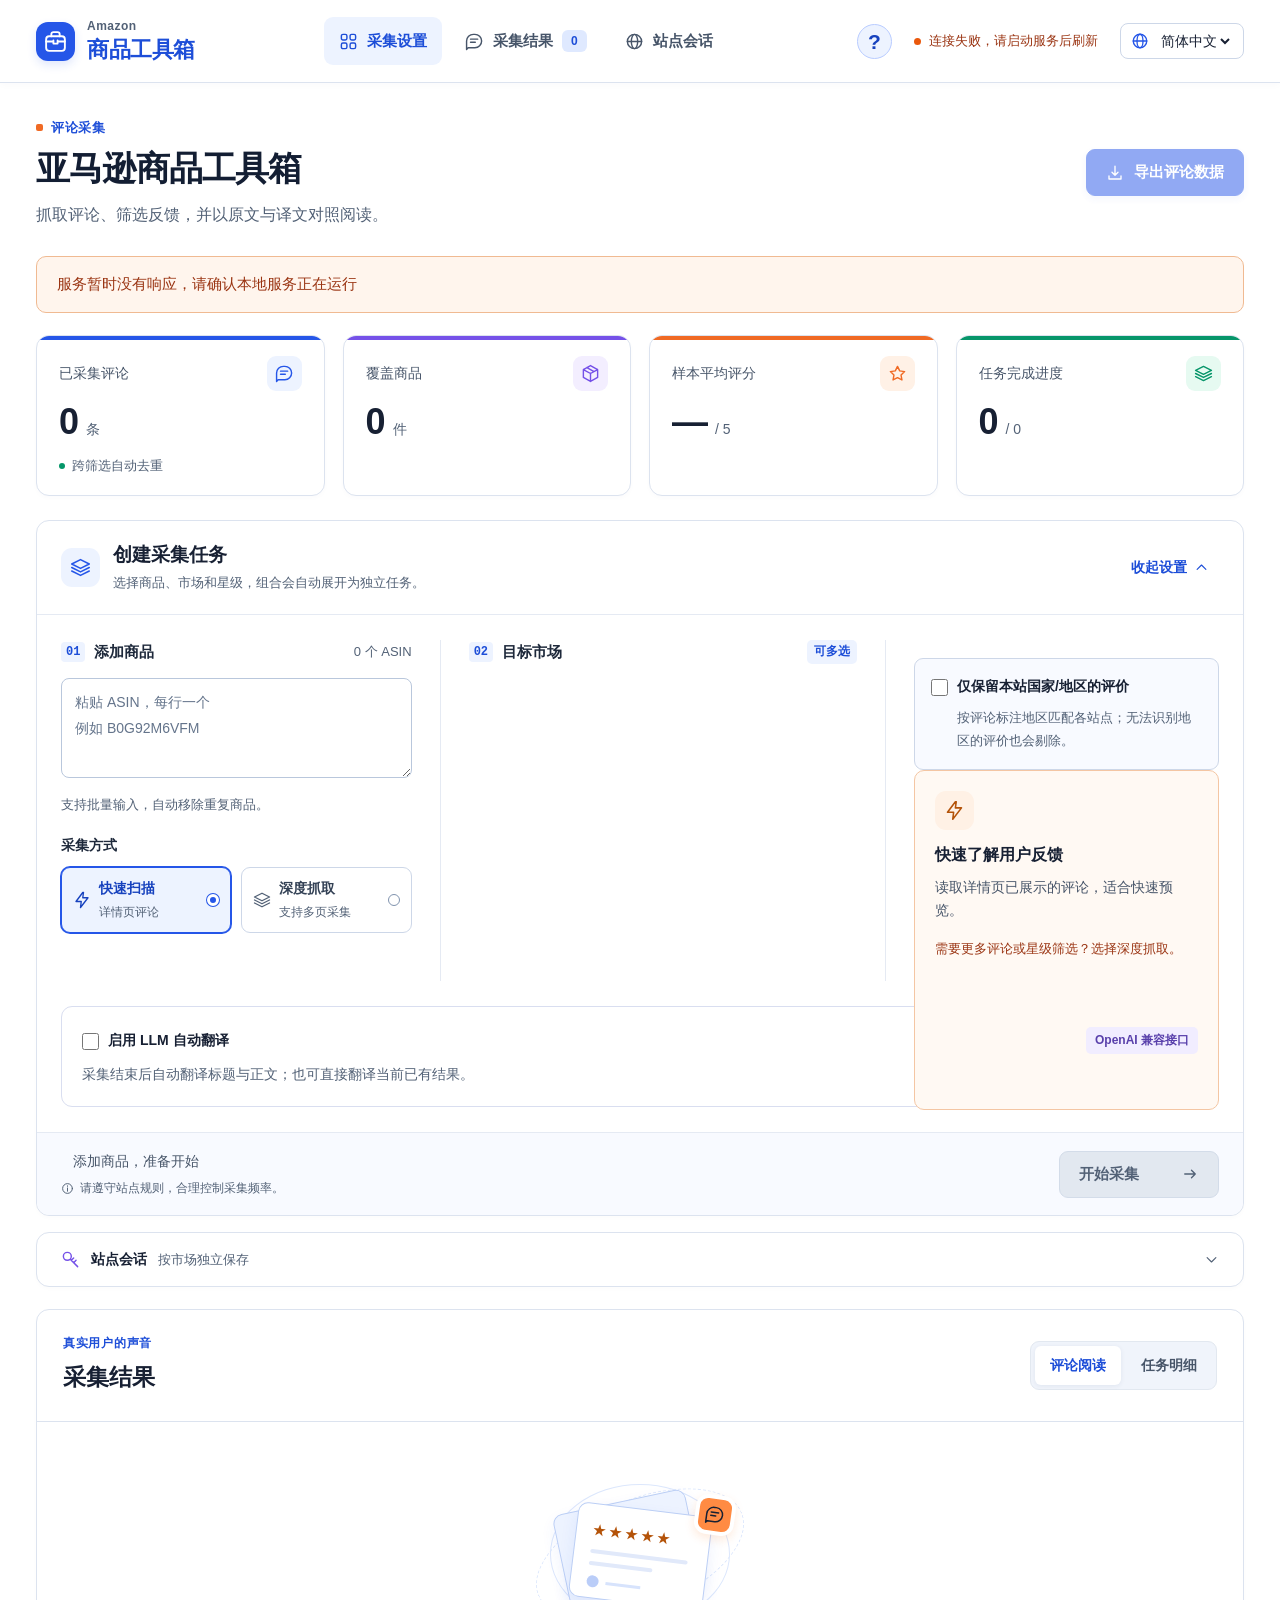
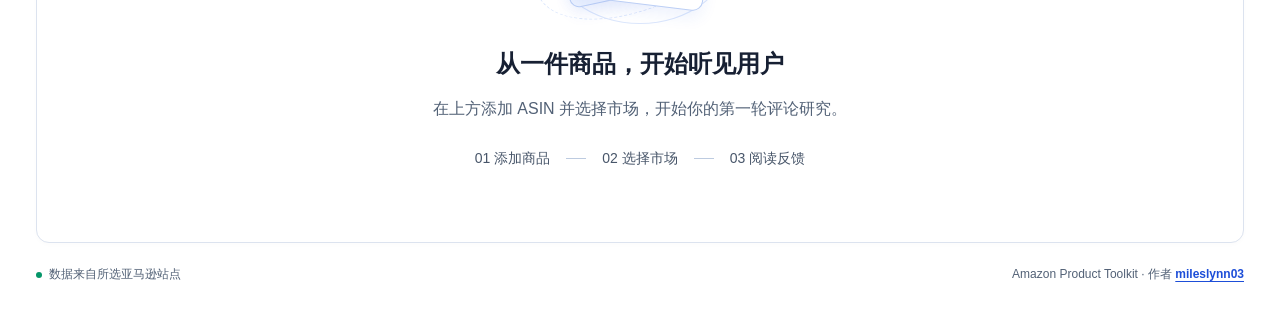
==== static/index.html @ fdacdc9f "Initial release of Amazon Product Toolkit" ====
<!doctype html>
<html lang="zh-CN">
<head>
<meta charset="utf-8"><meta name="viewport" content="width=device-width,initial-scale=1">
<meta name="color-scheme" content="light"><title>亚马逊商品工具箱 · 评论采集</title>
<meta name="application-name" content="Amazon Product Toolkit">
<meta name="author" content="mileslynn03">
<link rel="icon" type="image/svg+xml" href="/static/toolkit.svg">
<link rel="stylesheet" href="/static/app.css?v=20261021-author1">
</head>
<body>
<svg class="svg-defs" aria-hidden="true"><defs>
<symbol id="i-grid" viewBox="0 0 24 24"><rect x="3" y="3" width="7" height="7" rx="2"/><rect x="14" y="3" width="7" height="7" rx="2"/><rect x="3" y="14" width="7" height="7" rx="2"/><rect x="14" y="14" width="7" height="7" rx="2"/></symbol>
<symbol id="i-bubble" viewBox="0 0 24 24"><path d="M21 11.5a8.5 8.5 0 0 1-8.5 8.5H4l-2 2V11.5A8.5 8.5 0 0 1 10.5 3h2A8.5 8.5 0 0 1 21 11.5Z"/><path d="M7 9h9M7 13h6"/></symbol>
<symbol id="i-globe" viewBox="0 0 24 24"><circle cx="12" cy="12" r="9"/><ellipse cx="12" cy="12" rx="4" ry="9"/><path d="M3 12h18"/></symbol>
<symbol id="i-star" viewBox="0 0 24 24"><path d="m12 3 2.8 5.7 6.2.9-4.5 4.4 1.1 6.2L12 17.3l-5.6 2.9 1.1-6.2L3 9.6l6.2-.9Z"/></symbol>
<symbol id="i-arrow" viewBox="0 0 24 24"><path d="M5 12h14m-5-5 5 5-5 5"/></symbol>
<symbol id="i-download" viewBox="0 0 24 24"><path d="M12 3v12m-4-4 4 4 4-4M4 16v4h16v-4"/></symbol>
<symbol id="i-search" viewBox="0 0 24 24"><circle cx="10.5" cy="10.5" r="6.5"/><path d="m16 16 5 5"/></symbol>
<symbol id="i-box" viewBox="0 0 24 24"><path d="m12 2 9 5v10l-9 5-9-5V7l9-5Zm0 10 9-5M12 12 3 7m9 5v10M7.5 4.5l9 5"/></symbol>
<symbol id="i-toolbox" viewBox="0 0 24 24"><rect x="3" y="7" width="18" height="14" rx="3"/><path d="M8 7V5a2 2 0 0 1 2-2h4a2 2 0 0 1 2 2v2M3 12h7m4 0h7M10 11v3h4v-3"/></symbol>
<symbol id="i-check" viewBox="0 0 24 24"><path d="m5 12 4 4L19 6"/></symbol>
<symbol id="i-key" viewBox="0 0 24 24"><circle cx="8" cy="8" r="5"/><path d="m12 12 9 9m-5-5 3-3m-6 0 3-3"/></symbol>
<symbol id="i-bolt" viewBox="0 0 24 24"><path d="m13 2-9 12h7l-1 8 10-13h-7l1-7Z"/></symbol>
<symbol id="i-layers" viewBox="0 0 24 24"><path d="m12 3 10 5-10 5L2 8l10-5ZM2 12l10 5 10-5M2 16l10 5 10-5"/></symbol>
<symbol id="i-chevron" viewBox="0 0 24 24"><path d="m9 5 7 7-7 7"/></symbol>
<symbol id="i-link" viewBox="0 0 24 24"><path d="M14 3h7v7m0-7L10 14M10 3H3v18h18v-7"/></symbol>
<symbol id="i-copy" viewBox="0 0 24 24"><rect x="8" y="8" width="13" height="13" rx="2"/><path d="M16 8V3H3v13h5"/></symbol>
<symbol id="i-pause" viewBox="0 0 24 24"><path d="M8 5v14M16 5v14"/></symbol>
<symbol id="i-info" viewBox="0 0 24 24"><circle cx="12" cy="12" r="9"/><path d="M12 11v6m0-10v1"/></symbol>
<symbol id="i-refresh" viewBox="0 0 24 24"><path d="M20 7v5h-5M4 17v-5h5M5 7a8 8 0 0 1 13-2l2 2M4 17l2 2a8 8 0 0 0 13-2"/></symbol>
</defs></svg>
<header class="topbar">
 <div class="topbar-inner">
  <a href="/" class="brand" aria-label="亚马逊商品工具箱" data-i18n-aria="亚马逊商品工具箱"><span class="brand-symbol"><svg aria-hidden="true"><use href="#i-toolbox"/></svg></span><span class="brand-wordmark"><span class="brand-amazon">Amazon</span><span class="brand-name" data-i18n="商品工具箱">商品工具箱</span></span></a>
  <nav class="topnav" data-i18n-aria="主导航" aria-label="主导航">
   <button class="nav-item active" id="navSetup"><svg><use href="#i-grid"/></svg><span data-i18n="采集设置">采集设置</span></button>
   <button class="nav-item" id="navResults"><svg><use href="#i-bubble"/></svg><span data-i18n="采集结果">采集结果</span><span class="nav-count" id="navCount">0</span></button>
   <button class="nav-item" id="navSessions"><svg><use href="#i-globe"/></svg><span data-i18n="站点会话">站点会话</span></button>
  </nav>
  <div class="topbar-right"><button id="helpBtn" class="help-button" data-i18n-aria="评论采集使用教程" aria-label="评论采集使用教程" data-i18n-title="评论采集使用教程" title="评论采集使用教程">?</button><span class="connection" id="connectionStatus"><i></i><span data-i18n="正在连接">正在连接</span></span><label class="language-control"><svg><use href="#i-globe"/></svg><select id="languageSelect" aria-label="界面语言" data-i18n-aria="界面语言"><option value="zh">简体中文</option><option value="en">English</option></select></label></div>
 </div>
</header>
<div class="app-shell" id="workspace"><main>
 <section class="page-heading"><div><div class="eyebrow"><span></span><span data-i18n="评论采集">评论采集</span></div><h1 data-i18n="亚马逊商品工具箱">亚马逊商品工具箱</h1><p data-i18n="抓取评论、筛选反馈，并以原文与译文对照阅读。">抓取评论、筛选反馈，并以原文与译文对照阅读。</p></div><a id="downloadBtn" class="button primary export-top disabled" href="/api/export" aria-disabled="true"><svg><use href="#i-download"/></svg><span data-i18n="导出评论数据">导出评论数据</span></a></section>
 <div id="notice" class="notice" role="alert" hidden></div>
 <section class="stats-grid" data-i18n-aria="采集概览" aria-label="采集概览">
  <article class="stat-card stat-blue"><div class="stat-caption"><span data-i18n="已采集评论">已采集评论</span><span class="stat-icon"><svg><use href="#i-bubble"/></svg></span></div><div class="stat-value" id="statReviews">0<span data-i18n="条">条</span></div><div class="stat-foot"><span class="tiny-dot"></span><span data-i18n="跨筛选自动去重">跨筛选自动去重</span></div></article>
  <article class="stat-card stat-purple"><div class="stat-caption"><span data-i18n="覆盖商品">覆盖商品</span><span class="stat-icon"><svg><use href="#i-box"/></svg></span></div><div class="stat-value" id="statProducts">0<span data-i18n="件">件</span></div><div class="stat-foot" id="statMarkets"></div></article>
  <article class="stat-card stat-orange"><div class="stat-caption"><span data-i18n="样本平均评分">样本平均评分</span><span class="stat-icon"><svg><use href="#i-star"/></svg></span></div><div class="stat-value" id="statRating">—<span>/ 5</span></div><div class="stat-foot" id="statPositive"></div></article>
  <article class="stat-card stat-green"><div class="stat-caption"><span data-i18n="任务完成进度">任务完成进度</span><span class="stat-icon"><svg><use href="#i-layers"/></svg></span></div><div class="stat-value" id="statTasks">0<span>/ 0</span></div><div class="stat-foot" id="statTaskStatus"></div></article>
 </section>
 <section class="panel setup-panel" id="setupPanel">
  <div class="panel-heading"><div class="panel-heading-title"><span class="section-icon blue"><svg><use href="#i-layers"/></svg></span><div><h2 data-i18n="创建采集任务">创建采集任务</h2><p data-i18n="选择商品、市场和星级，组合会自动展开为独立任务。">选择商品、市场和星级，组合会自动展开为独立任务。</p></div></div><button class="collapse-button" id="toggleSetup" aria-expanded="true"><span data-i18n="收起设置">收起设置</span><svg><use href="#i-chevron"/></svg></button></div>
  <div id="setupContent">
   <div class="configuration-grid">
    <section class="setup-section"><div class="section-label"><span class="step">01</span><label for="asins" data-i18n="添加商品">添加商品</label><span class="subtle" id="asinCount">0 ASIN</span></div><textarea id="asins" rows="3" spellcheck="false" placeholder="粘贴 ASIN，每行一个&#10;例如 B0G92M6VFM" data-i18n-placeholder="粘贴 ASIN，每行一个&#10;例如 B0G92M6VFM"></textarea><div class="field-note" data-i18n="支持批量输入，自动移除重复商品。">支持批量输入，自动移除重复商品。</div>
     <div class="section-label mode-label"><span data-i18n="采集方式">采集方式</span></div><div class="mode-options" id="modeGroup"><label class="mode-card active" data-mode="quick"><input type="radio" name="mode" value="quick" checked><span class="mode-icon"><svg><use href="#i-bolt"/></svg></span><span><strong data-i18n="快速扫描">快速扫描</strong><small data-i18n="详情页评论">详情页评论</small></span><span class="mode-check"></span></label><label class="mode-card" data-mode="deep"><input type="radio" name="mode" value="deep"><span class="mode-icon"><svg><use href="#i-layers"/></svg></span><span><strong data-i18n="深度抓取">深度抓取</strong><small data-i18n="支持多页采集">支持多页采集</small></span><span class="mode-check"></span></label></div>
    </section>
    <section class="setup-section"><div class="section-label"><span class="step">02</span><span data-i18n="目标市场">目标市场</span><span class="multi-label" data-i18n="可多选">可多选</span></div><div class="country-options" id="countryOptions" data-i18n-aria="选择采集国家" aria-label="选择采集国家"></div><button class="text-button more-markets" id="toggleMarkets"></button></section>
    <section class="setup-section filter-section"><div id="starField" hidden><div class="section-label"><span class="step">03</span><span data-i18n="评论星级">评论星级</span><span class="multi-label orange-label" data-i18n="可多选">可多选</span></div><div class="star-options" id="starOptions"></div><div class="limit-row"><label for="cap" data-i18n="每个组合最多采集">每个组合最多采集</label><div><input id="cap" type="number" min="1" max="10000" step="1" value="100"><span data-i18n="条">条</span></div></div><div class="field-note" data-i18n="每个商品 × 市场 × 星级，分别执行采集。">每个商品 × 市场 × 星级，分别执行采集。</div></div><div class="origin-setting"><label class="origin-checkbox"><input type="checkbox" id="localOnly"><span data-i18n="仅保留本站国家/地区的评价">仅保留本站国家/地区的评价</span></label><p data-i18n="按评论标注地区匹配各站点；无法识别地区的评价也会剔除。">按评论标注地区匹配各站点；无法识别地区的评价也会剔除。</p></div><div class="quick-note" id="quickModeNote"><span class="section-icon orange"><svg><use href="#i-bolt"/></svg></span><h3 data-i18n="快速了解用户反馈">快速了解用户反馈</h3><p data-i18n="读取详情页已展示的评论，适合快速预览。">读取详情页已展示的评论，适合快速预览。</p><div data-i18n="需要更多评论或星级筛选？选择深度抓取。">需要更多评论或星级筛选？选择深度抓取。</div></div></section>
   </div>

   <section class="translation-settings">
    <div class="translation-setting-heading"><label class="origin-checkbox"><input type="checkbox" id="enableTranslation"><span data-i18n="启用 LLM 自动翻译">启用 LLM 自动翻译</span></label><span class="protocol-tag" id="llmProtocolBadge">OpenAI 兼容接口</span></div>
    <p class="translation-hint" data-i18n="采集结束后自动翻译标题与正文；也可直接翻译当前已有结果。">采集结束后自动翻译标题与正文；也可直接翻译当前已有结果。</p>
    <div id="translationFields" hidden>
     <div class="llm-fields">
      <label class="llm-field"><span data-i18n="接口协议">接口协议</span><select id="llmProvider"><option value="openai" data-i18n="OpenAI 兼容（Chat Completions）">OpenAI 兼容（Chat Completions）</option><option value="anthropic" data-i18n="Anthropic 原生（Messages）">Anthropic 原生（Messages）</option></select></label>
      <label class="llm-field llm-url"><span data-i18n="接口地址（Base URL 或完整地址）">接口地址（Base URL 或完整地址）</span><input id="llmUrl" type="url" placeholder="https://your-provider.example/v1" spellcheck="false" autocomplete="off"></label>
      <label class="llm-field"><span data-i18n="模型名称">模型名称</span><input id="llmModel" type="text" data-i18n-placeholder="填写服务商提供的模型名称" placeholder="填写服务商提供的模型名称" autocomplete="off" spellcheck="false"></label>
      <label class="llm-field"><span>API Key</span><input id="llmKey" type="password" data-i18n-placeholder="本地免认证服务可留空" placeholder="本地免认证服务可留空" autocomplete="off" spellcheck="false"></label>
      <label class="llm-field"><span data-i18n="翻译目标语言">翻译目标语言</span><select id="llmLanguage"><option value="zh-CN">简体中文</option><option value="zh-TW">繁體中文</option><option value="en">English</option><option value="ja">日本語</option><option value="de">Deutsch</option><option value="fr">Français</option><option value="es">Español</option><option value="it">Italiano</option><option value="pt">Português</option><option value="ko">한국어</option></select></label>
      <label class="llm-field"><span data-i18n="每批翻译条数">每批翻译条数</span><input id="llmBatchSize" type="number" min="1" max="20" step="1" value="5"></label>
      <label class="llm-field"><span data-i18n="请求超时（秒）">请求超时（秒）</span><input id="llmTimeout" type="number" min="5" max="180" step="1" value="90"></label>
      <label class="llm-field" id="llmAnthropicField" hidden><span data-i18n="Anthropic 输出上限（Tokens）">Anthropic 输出上限（Tokens）</span><input id="llmMaxTokens" type="number" min="128" max="65536" step="1" value="4096"></label>
     </div>
     <p class="translation-hint" id="llmProtocolHint"></p>
     <div class="llm-actions"><button class="button ghost small" id="testLlmBtn" data-i18n="测试翻译连接">测试翻译连接</button><button class="button secondary small" id="translateExistingBtn" data-i18n="翻译当前结果 / 重试失败项">翻译当前结果 / 重试失败项</button><span id="llmTestResult" role="status"></span></div>
     <p class="translation-privacy" data-i18n="评论标题和正文会发送至所填接口；API Key 不写入本地文件，刷新后需重填。">评论标题和正文会发送至所填接口；API Key 不写入本地文件，刷新后需重填。</p>
    </div>
   </section>
   <div class="setup-footer"><div><div class="task-estimate"><strong id="estimatedCount"></strong><span id="taskEstimate"></span></div><div class="privacy-note"><svg><use href="#i-info"/></svg><span data-i18n="请遵守站点规则，合理控制采集频率。">请遵守站点规则，合理控制采集频率。</span></div></div><div class="collection-actions"><button class="button stop-button" id="stopBtn" hidden><svg><use href="#i-pause"/></svg><span data-i18n="停止并保留结果">停止并保留结果</span></button><button class="button primary start-button" id="startBtn" disabled><span data-i18n="开始采集">开始采集</span><svg><use href="#i-arrow"/></svg></button></div></div>
  </div>
 </section>
 <details class="panel sessions-panel" id="sessionsPanel"><summary><span class="sessions-title"><svg><use href="#i-key"/></svg><strong data-i18n="站点会话">站点会话</strong><span data-i18n="按市场独立保存">按市场独立保存</span></span><svg class="details-chevron"><use href="#i-chevron"/></svg></summary><div class="sessions-content"><div id="sessionList"></div><p class="session-note" data-i18n="深度抓取前完成评论页认证。保存后保留浏览器窗口，直到采集结束。">深度抓取前完成评论页认证。保存后保留浏览器窗口，直到采集结束。</p><span id="loginBadge" class="sr-only"></span></div></details>
 <section class="results-column">
  <section class="panel progress-panel" id="progressCard" hidden><div class="progress-top"><span class="progress-title" id="progressTitle"></span><span class="mono" id="countLabel">0 / 0</span></div><div class="progress-track"><div id="progressBar"></div></div><div id="statusLine"></div></section>
<section class="panel capture-card" id="captureCard" hidden>
 <div class="capture-heading"><div><strong data-i18n="采集数量与保存">采集数量与保存</strong><span id="captureUnique"></span></div><div class="capture-actions"><button class="button stop-button small" id="captureStopBtn" hidden data-i18n="停止并保留结果">停止并保留结果</button><button class="button secondary small" id="retryAllBtn" data-retry="" hidden></button></div></div>
 <div id="captureNumbers"></div><p class="capture-hint" id="captureCoverage"></p>
 <p class="capture-hint" data-i18n="组合内去重后保留，跨星级组合再去重；组合保留数之和可能大于评论总数。">组合内去重后保留，跨星级组合再去重；组合保留数之和可能大于评论总数。</p>
 <div class="capture-save"><span class="tiny-dot green"></span><span id="savedStatus"></span></div><p class="persistence-error" id="persistenceError" role="alert" hidden></p>
 <details class="retry-explanation"><summary data-i18n="重试如何工作？">重试如何工作？</summary><p data-i18n="保留已完成组合和已有评论，仅重试未完成组合。重试从第一页重新读取并去重合并；本轮统计重新计数，已有译文继续保留。">保留已完成组合和已有评论，仅重试未完成组合。重试从第一页重新读取并去重合并；本轮统计重新计数，已有译文继续保留。</p></details>
</section>
  <section class="login-notice" id="loginBanner" hidden><span class="login-notice-icon"><svg><use href="#i-key"/></svg></span><div><strong id="loginBannerTitle"></strong><p id="loginBannerText"></p></div><div class="login-actions"><button class="button small primary" id="loginSaveBtn" data-i18n="验证并保存">验证并保存</button><button class="button small ghost" id="loginCancelBtn" data-i18n="取消">取消</button></div></section>
  <section class="panel translation-card" id="translationCard" hidden><div class="progress-top"><strong id="translationTitle"></strong><span id="translationCount"></span><button class="button ghost small" id="stopTranslationBtn" data-i18n="停止翻译" hidden>停止翻译</button></div><div class="progress-track"><div id="translationBar"></div></div><p id="translationDetail"></p></section>
  <section class="panel results-panel" id="resultCard">
   <div class="results-heading"><div><div class="eyebrow" data-i18n="真实用户的声音">真实用户的声音</div><h2><span data-i18n="采集结果">采集结果</span><span id="resultSummary"></span></h2></div><div class="view-tabs" role="tablist"><button id="reviewsTab" class="active" role="tab" aria-selected="true" data-i18n="评论阅读">评论阅读</button><button id="tasksTab" role="tab" aria-selected="false"><span data-i18n="任务明细">任务明细</span><span id="taskIssueCount" hidden></span></button></div></div>
   <div id="emptyState" class="empty-state"><div class="empty-illustration"><span class="empty-orbit orbit-one"></span><span class="empty-orbit orbit-two"></span><div class="empty-card card-back"></div><div class="empty-card card-front"><span class="empty-stars">★★★★★</span><span class="empty-line"></span><span class="empty-line short"></span><span class="empty-person"><i></i><b></b></span></div><span class="empty-float"><svg><use href="#i-bubble"/></svg></span></div><h3 data-i18n="从一件商品，开始听见用户">从一件商品，开始听见用户</h3><p data-i18n="在上方添加 ASIN 并选择市场，开始你的第一轮评论研究。">在上方添加 ASIN 并选择市场，开始你的第一轮评论研究。</p><div class="empty-steps"><span data-i18n="01 添加商品">01 添加商品</span><i></i><span data-i18n="02 选择市场">02 选择市场</span><i></i><span data-i18n="03 阅读反馈">03 阅读反馈</span></div></div>
   <div id="resultsContent" hidden><div class="product-tabs" id="productTabs" data-i18n-aria="选择商品" aria-label="选择商品"></div>
    <div id="reviewsView"><div id="productHero"></div><div class="review-toolbar"><div class="search-field"><svg><use href="#i-search"/></svg><input id="reviewSearch" type="search" placeholder="搜索评论内容、标题或作者" aria-label="搜索评论" data-i18n-placeholder="搜索评论内容、标题或作者" data-i18n-aria="搜索评论"></div><select id="resultCountry" aria-label="按市场筛选评论" data-i18n-aria="按市场筛选评论"><option value="" data-i18n="全部市场">全部市场</option></select><select id="resultStar" aria-label="按评分筛选评论" data-i18n-aria="按评分筛选评论"><option value="" data-i18n="全部评分">全部评分</option><option value="5" data-i18n="5 星">5 星</option><option value="4" data-i18n="4 星">4 星</option><option value="3" data-i18n="3 星">3 星</option><option value="2" data-i18n="2 星">2 星</option><option value="1" data-i18n="1 星">1 星</option></select><select id="reviewSort" aria-label="评论排序" data-i18n-aria="评论排序"><option value="default" data-i18n="采集顺序">采集顺序</option><option value="lowest" data-i18n="评分从低到高">评分从低到高</option><option value="highest" data-i18n="评分从高到低">评分从高到低</option><option value="helpful" data-i18n="有帮助最多">有帮助最多</option></select></div><div class="review-list-caption"><span id="filteredCount"></span><span data-i18n="来自真实购买者的反馈">来自真实购买者的反馈</span></div><div id="resultBody" class="review-list"></div><div class="pagination" id="pagination"></div></div>
    <div id="tasksView" hidden><p class="task-description" data-i18n="每个商品、市场与星级组合独立执行。失败原因和已取得的部分结果会保留。">每个商品、市场与星级组合独立执行。失败原因和已取得的部分结果会保留。</p><div class="task-table-wrap"><table><thead><tr><th data-i18n="商品 / 市场">商品 / 市场</th><th data-i18n="星级筛选">星级筛选</th><th data-i18n="评价来源">评价来源</th><th data-i18n="状态">状态</th><th data-i18n="评论">评论</th><th data-i18n="处理说明">处理说明</th></tr></thead><tbody id="outcomeBody"></tbody></table></div></div>
   </div>
  </section>
  <footer class="workspace-footer"><span><span class="tiny-dot"></span><span data-i18n="数据来自所选亚马逊站点">数据来自所选亚马逊站点</span></span><span>Amazon Product Toolkit · <span data-i18n="作者">作者</span> <a class="author-link" href="https://github.com/mileslynn03" target="_blank" rel="noopener noreferrer">mileslynn03</a></span></footer>
 </section>
</main></div>
<dialog id="helpDialog" class="help-dialog" aria-labelledby="helpTitle"><div class="help-header"><div><h2 id="helpTitle" data-i18n="评论采集使用教程">评论采集使用教程</h2><p data-i18n="从第一次采集到导出，几分钟快速上手。">从第一次采集到导出，几分钟快速上手。</p></div><button id="helpCloseBtn" class="help-button" aria-label="关闭教程" data-i18n-aria="关闭教程">×</button></div><div class="help-content"><section class="guide-section"><h3 data-i18n="01 · 添加商品与筛选">01 · 添加商品与筛选</h3><p data-i18n="在采集设置中输入 10 位 ASIN，多个商品可换行或用逗号分隔。选择一个或多个目标市场；深度抓取还可多选星级。“全部”与具体星级互斥。">在采集设置中输入 10 位 ASIN，多个商品可换行或用逗号分隔。选择一个或多个目标市场；深度抓取还可多选星级。“全部”与具体星级互斥。</p></section><section class="guide-section"><h3 data-i18n="02 · 选择采集方式与登录">02 · 选择采集方式与登录</h3><p data-i18n="快速扫描读取商品详情页当前展示的评论，适合预览。深度抓取进入评论列表并尝试翻页；采集上限按商品 × 市场 × 星级分别计算。">快速扫描读取商品详情页当前展示的评论，适合预览。深度抓取进入评论列表并尝试翻页；采集上限按商品 × 市场 × 星级分别计算。</p><p data-i18n="深度抓取前，打开顶部“站点会话”，为每个市场点击登录。在弹出的浏览器完成登录及评论页认证，再回到工具点击“验证并保存”。采集结束后任务浏览器会自动关闭。">深度抓取前，打开顶部“站点会话”，为每个市场点击登录。在弹出的浏览器完成登录及评论页认证，再回到工具点击“验证并保存”。采集结束后任务浏览器会自动关闭。</p></section><section class="guide-section"><h3 data-i18n="03 · 是否只保留本站评价">03 · 是否只保留本站评价</h3><p data-i18n="勾选“仅保留本站国家/地区的评价”后，按评论中的 Reviewed in… 等地区字段筛选。例如 UK 站只保留英国买家的评价；澳大利亚等其他地区及无法识别地区的评价会剔除。关闭时保留所有地区。">勾选“仅保留本站国家/地区的评价”后，按评论中的 Reviewed in… 等地区字段筛选。例如 UK 站只保留英国买家的评价；澳大利亚等其他地区及无法识别地区的评价会剔除。关闭时保留所有地区。</p></section><section class="guide-section"><h3 data-i18n="04 · 可选：自动翻译">04 · 可选：自动翻译</h3><p data-i18n="启用 LLM 自动翻译，选择 OpenAI 兼容或 Anthropic 原生协议，填写接口地址、模型名称、API Key 和目标语言，可先测试翻译连接。采集后自动翻译，也可单独翻译已有结果；原文与译文并排保留。">启用 LLM 自动翻译，选择 OpenAI 兼容或 Anthropic 原生协议，填写接口地址、模型名称、API Key 和目标语言，可先测试翻译连接。采集后自动翻译，也可单独翻译已有结果；原文与译文并排保留。</p><p data-i18n="API Key 只用于本次页面操作，刷新后需重填。评论标题与正文会发送到你填写的接口；切换协议时请核对地址和模型。">API Key 只用于本次页面操作，刷新后需重填。评论标题与正文会发送到你填写的接口；切换协议时请核对地址和模型。</p></section><section class="guide-section"><h3 data-i18n="05 · 开始、保存与重试">05 · 开始、保存与重试</h3><p data-i18n="点击开始采集，每读取一页就保存到本机。刷新页面可恢复当前进度；服务意外中断后可恢复最近保存的评论。停止会保留已取得的结果。">点击开始采集，每读取一页就保存到本机。刷新页面可恢复当前进度；服务意外中断后可恢复最近保存的评论。停止会保留已取得的结果。</p><p data-i18n="在数量摘要中重试所有未完成组合，或在“任务明细”中单独重试。已完成或明确无评论的组合不会重跑。重试从第一页读取并与已有结果合并去重，不保证从中断页继续。">在数量摘要中重试所有未完成组合，或在“任务明细”中单独重试。已完成或明确无评论的组合不会重跑。重试从第一页读取并与已有结果合并去重，不保证从中断页继续。</p></section><section class="guide-section"><h3 data-i18n="06 · 看懂结果与数量">06 · 看懂结果与数量</h3><p data-i18n="读取条目 = 重复条目 + 非本站剔除 + 地区未知剔除 + 超上限条目 + 本轮新增。沿用已有表示本轮重试前保留的评论。统计按组合的最近一轮计算，评论总数还会跨星级去重。旧任务没有记录的明细会显示未记录。">读取条目 = 重复条目 + 非本站剔除 + 地区未知剔除 + 超上限条目 + 本轮新增。沿用已有表示本轮重试前保留的评论。统计按组合的最近一轮计算，评论总数还会跨星级去重。旧任务没有记录的明细会显示未记录。</p><p data-i18n="达到上限表示主动截断；页面未提供下一页表示当前页面没有可用翻页入口；详情页扫描完成表示只读取了详情页样本。这些状态都不代表已取得亚马逊全部评论。">达到上限表示主动截断；页面未提供下一页表示当前页面没有可用翻页入口；详情页扫描完成表示只读取了详情页样本。这些状态都不代表已取得亚马逊全部评论。</p><p data-i18n="在评论阅读中搜索标题、正文或作者，按市场和评分筛选。顶部“导出 Excel”保留原文、译文和任务总览，便于后续对比与分析。">在评论阅读中搜索标题、正文或作者，按市场和评分筛选。顶部“导出 Excel”保留原文、译文和任务总览，便于后续对比与分析。</p></section><h3 data-i18n="常见问题">常见问题</h3><details class="guide-faq"><summary><span data-i18n="需要登录或需再次认证？">需要登录或需再次认证？</span></summary><p data-i18n="到站点会话中重新完成对应市场的评论页认证，保存后重试未完成组合。登录成功不一定代表评论列表页已通过认证。">到站点会话中重新完成对应市场的评论页认证，保存后重试未完成组合。登录成功不一定代表评论列表页已通过认证。</p></details><details class="guide-faq"><summary><span data-i18n="结果为零或数量少于预期？">结果为零或数量少于预期？</span></summary><p data-i18n="查看任务明细的结束原因及数量统计，核对 ASIN、市场、星级、地区筛选和上限。访问受限或读取失败会明确显示，不能当成没有评论。">查看任务明细的结束原因及数量统计，核对 ASIN、市场、星级、地区筛选和上限。访问受限或读取失败会明确显示，不能当成没有评论。</p></details><details class="guide-faq"><summary><span data-i18n="保存失败或意外中断？">保存失败或意外中断？</span></summary><p data-i18n="出现保存失败提示时，先导出已有结果，再检查磁盘空间和目录权限。重启服务后只会恢复上次成功保存的内容；可重试未完成组合补采。">出现保存失败提示时，先导出已有结果，再检查磁盘空间和目录权限。重启服务后只会恢复上次成功保存的内容；可重试未完成组合补采。</p></details><section class="guide-about"><h3 data-i18n="关于项目">关于项目</h3><p>Amazon Product Toolkit · <span data-i18n="作者">作者</span> <a class="author-link" href="https://github.com/mileslynn03" target="_blank" rel="noopener noreferrer">mileslynn03</a></p></section></div></dialog>
<div id="toast" role="status" hidden></div>
<script src="/static/i18n.js?v=20261021-author1"></script>
<script src="/static/app.js?v=20261021-author1"></script>
</body></html>
---- static/app.css ----
:root{--bg:#fff;--paper:#fff;--ink:#172033;--text:#263247;--muted:#526176;--border:#dce3ef;--accent:#2556e8;--accent-light:#edf3ff;--orange:#ea641b;--green:#087847;--font:Inter,"Segoe UI","Microsoft YaHei",Arial,sans-serif;--mono:"Cascadia Code",Consolas,monospace}
*{box-sizing:border-box}html{scroll-behavior:smooth;scroll-padding-top:110px}body{margin:0;background:#fff;color:var(--text);font:16px/1.65 var(--font);-webkit-font-smoothing:antialiased}button,input,select,textarea{font:inherit}button{cursor:pointer;color:inherit;border:0;background:none}button:disabled{cursor:not-allowed}a{color:inherit;text-decoration:none}svg{width:21px;height:21px;fill:none;stroke:currentColor;stroke-width:1.8;stroke-linecap:round;stroke-linejoin:round;flex-shrink:0}.svg-defs{position:absolute;width:0;height:0;overflow:hidden}[hidden]{display:none!important}h1,h2,h3,h4,p{margin:0}button,a,input,select,textarea{-webkit-tap-highlight-color:transparent}button:focus-visible,a:focus-visible,input:focus-visible,textarea:focus-visible,select:focus-visible,summary:focus-visible{outline:3px solid #2556e885;outline-offset:3px}.mono{font-family:var(--mono)}.sr-only{position:absolute;width:1px;height:1px;overflow:hidden;clip:rect(0,0,0,0);white-space:nowrap}.topbar{position:sticky;top:0;z-index:30;border-bottom:1px solid var(--border);background:#fff;box-shadow:0 2px 8px #172b5506}.topbar-inner{max-width:1660px;min-height:82px;margin:auto;padding:0 36px;display:flex;align-items:center;justify-content:space-between;gap:28px}.brand{display:flex;align-items:center;gap:12px;font-size:24px;font-weight:750;letter-spacing:-1px;color:#16213a;white-space:nowrap}.brand-symbol{height:39px;width:39px;display:grid;place-items:center;border-radius:12px;background:#2556e8;color:#fff;box-shadow:0 4px 10px #2556e824}.brand-symbol svg{width:25px;height:25px}.brand-accent{color:#2556e8;font-weight:500}.topnav{display:flex;align-items:center;gap:8px}.nav-item{display:flex;gap:9px;align-items:center;padding:12px 15px;border-radius:9px;font-size:15px;font-weight:600;white-space:nowrap;color:#475569}.nav-item:hover{background:#f3f6fc;color:#1d4ed8}.nav-item.active{color:#1d4ed8;background:#edf3ff}.nav-item svg{width:19px;height:19px}.nav-count{font-size:12px;line-height:1;background:#dfe9ff;color:#1d4ed8;min-width:25px;padding:5px;border-radius:6px;text-align:center}.topbar-right{display:flex;align-items:center;gap:22px}.connection{display:flex;gap:8px;align-items:center;font-size:13px;font-weight:550;color:#526176;white-space:nowrap}.connection i{width:7px;height:7px;border-radius:50%;background:#64748b;flex-shrink:0}.connection.live{color:#086c43}.connection.live i{background:#059669;box-shadow:0 0 0 4px #dcfce7}.connection.error{color:#9a3412}.connection.error i{background:#ea580c}.language-control{display:flex;align-items:center;gap:8px;border:1px solid #cdd7e8;border-radius:8px;padding:8px 10px;color:#334155;background:#fff}.language-control svg{width:18px;height:18px;color:#2556e8}.language-control select{font-size:14px;border:0;background:#fff;color:#172033;outline:none;max-width:130px;font-weight:550}.app-shell{width:100%}main{padding:34px 36px 32px;max-width:1550px;margin:auto}.page-heading{display:flex;align-items:center;justify-content:space-between;gap:28px;margin-bottom:28px}.eyebrow{display:flex;align-items:center;gap:8px;color:#1d4ed8;font-size:13px;font-weight:650;letter-spacing:.7px}.eyebrow>span:first-child:empty{width:7px;height:7px;border-radius:2px;background:#f06a24}h1{font-size:34px;font-weight:750;line-height:1.4;letter-spacing:-.8px;margin-top:7px;color:#131e33}.page-heading p{font-size:16px;color:#526176;margin-top:9px}.button{display:inline-flex;align-items:center;justify-content:center;gap:10px;min-height:44px;padding:10px 19px;border-radius:9px;font-size:15px;font-weight:650;transition:background .15s,box-shadow .15s;white-space:nowrap}.button svg{width:18px;height:18px}.primary{background:#2556e8;color:#fff;border:1px solid #2556e8;box-shadow:0 3px 6px #2556e817}.primary:hover{background:#1e43c2;border-color:#1e43c2;box-shadow:0 5px 12px #2556e82b}.primary:disabled{background:#e2e8f0;border-color:#d3dce9;color:#526176;box-shadow:none}.secondary,.ghost{border:1px solid #ccd7e8;background:#fff;color:#334155}.secondary:hover,.ghost:hover{background:#f2f6ff}.small{font-size:14px;min-height:40px;padding:8px 14px}.disabled{opacity:.5;pointer-events:none}.notice{padding:15px 20px;border:1px solid #f0ba92;background:#fff5ed;color:#9a3412;border-radius:10px;margin-bottom:22px;font-size:15px;overflow-wrap:anywhere}.stats-grid{display:grid;grid-template-columns:repeat(4,minmax(0,1fr));gap:18px;margin-bottom:24px}.stat-card{position:relative;border:1px solid var(--border);border-radius:13px;background:#fff;padding:20px 22px 18px;overflow:hidden;box-shadow:0 2px 5px #142c5005;--stat:#2556e8;--tint:#edf3ff}.stat-card:before{content:"";position:absolute;top:0;left:0;right:0;height:4px;background:var(--stat)}.stat-purple{--stat:#7551e8;--tint:#f3eeff}.stat-orange{--stat:#f06a24;--tint:#fff1e6}.stat-green{--stat:#07966a;--tint:#e6faf1}.stat-caption{display:flex;align-items:center;justify-content:space-between;color:#475569;font-size:14px;font-weight:550;gap:8px}.stat-icon{display:grid;place-items:center;width:35px;height:35px;border-radius:9px;background:var(--tint);color:var(--stat)}.stat-icon svg{width:19px;height:19px}.stat-value{font-size:36px;letter-spacing:-1px;font-weight:750;line-height:1.3;color:#172033;margin-top:8px;font-variant-numeric:tabular-nums}.stat-value span{font-size:14px;letter-spacing:0;font-weight:450;color:#526176;margin-left:8px}.stat-foot{display:flex;align-items:center;gap:7px;margin-top:10px;color:#526176;font-size:13px;line-height:1.6}.tiny-dot{width:6px;height:6px;display:inline-block;border-radius:50%;background:#059669;flex-shrink:0}.panel{border:1px solid var(--border);background:#fff;border-radius:13px;box-shadow:0 2px 5px #142c5004}.setup-panel{margin-bottom:16px;scroll-margin-top:105px}.panel-heading{padding:20px 24px;display:flex;align-items:center;justify-content:space-between;gap:20px}.panel-heading-title{display:flex;align-items:center;gap:13px}.panel-heading h2{font-size:19px;font-weight:700;color:#172033;line-height:1.5}.panel-heading p{font-size:13px;color:#526176;margin-top:3px}.section-icon{width:39px;height:39px;border-radius:11px;display:grid;place-items:center;flex-shrink:0}.section-icon.blue{color:#2556e8;background:#edf3ff}.section-icon.orange{color:#b45309;background:#fff1e5}.collapse-button{display:flex;align-items:center;gap:7px;color:#1d4ed8;font-size:14px;font-weight:600;white-space:nowrap;padding:7px 10px;border-radius:7px}.collapse-button:hover{background:#edf3ff}.collapse-button svg{width:15px;height:15px;transform:rotate(-90deg)}.collapse-button[aria-expanded=false] svg{transform:rotate(90deg)}#setupContent{border-top:1px solid #e5eaf3}.configuration-grid{display:grid;grid-template-columns:minmax(250px,1.05fr) minmax(300px,1.25fr) minmax(260px,1fr);gap:28px;padding:25px 24px}.setup-section{min-width:0}.setup-section+.setup-section{border-left:1px solid #e5eaf3;padding-left:28px}.section-label{display:flex;align-items:center;gap:9px;margin-bottom:14px;font-size:15px;font-weight:650;color:#1e293b}.step{font:12px var(--mono);color:#1d4ed8;font-weight:650;background:#edf3ff;padding:3px 5px;border-radius:4px}.subtle{font-size:13px;color:#526176;font-weight:450;margin-left:auto}.multi-label{font-size:12px;font-weight:600;padding:2px 7px;border-radius:5px;background:#edf3ff;color:#1d4ed8;margin-left:auto}.orange-label{background:#fff0e3;color:#9a3412}textarea{width:100%;resize:vertical;min-height:88px;padding:11px 13px;background:#fff;border:1px solid #b9c7dc;border-radius:8px;color:#172033;font:14px/1.8 var(--mono);outline:none}textarea::placeholder{color:#64748b;font-family:var(--font);font-size:14px}textarea[aria-invalid=true]{border-color:#d93838}textarea:focus{border-color:#2556e8;box-shadow:0 0 0 3px #2556e812}.field-note{font-size:13px;color:#526176;line-height:1.8;margin-top:7px}.mode-label{margin-top:17px;margin-bottom:10px;font-size:14px}.mode-options{display:grid;grid-template-columns:1fr 1fr;gap:10px}.mode-card{border:1px solid #cdd7e8;border-radius:9px;min-height:66px;padding:11px;display:flex;align-items:center;gap:8px;cursor:pointer}.mode-card input{position:absolute;opacity:0;width:1px;height:1px}.mode-card:has(input:focus-visible){outline:3px solid #2556e866}.mode-card strong{display:block;font-size:14px;font-weight:650;line-height:1.4;color:#334155}.mode-card small{display:block;font-size:12px;color:#526176;line-height:1.5;margin-top:4px}.mode-icon{color:#526176;display:flex}.mode-icon svg{width:18px;height:18px}.mode-check{width:12px;height:12px;border:1px solid #8093ae;border-radius:50%;margin-left:auto;flex-shrink:0}.mode-card.active{background:#edf3ff;border-color:#2556e8;box-shadow:0 0 0 1px #2556e8}.mode-card.active strong,.mode-card.active .mode-icon{color:#1742be}.mode-card.active .mode-check{background:#2556e8;border:3px solid #fff;box-shadow:0 0 0 1px #2556e8}.country-options{display:grid;grid-template-columns:repeat(2,minmax(0,1fr));gap:9px}.country-chip{display:flex;align-items:center;gap:8px;padding:8px 10px;min-height:42px;border:1px solid #cdd7e8;border-radius:7px;color:#334155;font-size:14px;cursor:pointer;min-width:0}.country-chip>span:not(.country-code){min-width:0;overflow:hidden;text-overflow:ellipsis;white-space:nowrap}.country-chip input{width:16px;height:16px;accent-color:#2556e8;margin:0;cursor:pointer;flex-shrink:0}.country-code{font:12px var(--mono);color:#526176;margin-left:auto}.country-chip.selected{border-color:#2556e8;background:#edf3ff;color:#1742be}.country-chip.selected .country-code{color:#1742be}.text-button{display:flex;align-items:center;gap:4px;color:#1d4ed8;font-size:13px;font-weight:600;padding:0}.text-button:hover{text-decoration:underline;text-underline-offset:3px}.more-markets{margin-top:12px}.more-markets svg{width:14px;height:14px;transform:rotate(90deg)}.star-options{display:grid;grid-template-columns:repeat(3,minmax(0,1fr));gap:9px}.star-chip{min-height:43px;border:1px solid #cdd7e8;border-radius:7px;display:flex;align-items:center;justify-content:center;gap:7px;font-size:14px;color:#334155;cursor:pointer}.star-chip input{width:16px;height:16px;accent-color:#bd4a0b;margin:0}.star-mini{color:#b45309;font-size:15px}.star-chip.selected{border-color:#e96518;color:#9a3412;background:#fff2e5;font-weight:600}.limit-row{display:flex;align-items:center;justify-content:space-between;gap:12px;margin-top:22px;font-size:14px;color:#334155}.limit-row>div{display:flex;align-items:center;gap:8px}.limit-row input{width:83px;border:1px solid #b9c7dc;border-radius:7px;padding:7px 8px;color:#172033;background:#fff;font:14px var(--mono)}.quick-note{border:1px solid #f4c6a3;border-radius:10px;padding:20px;background:#fff9f3;height:100%;color:#334155}.quick-note h3{font-size:16px;color:#172033;margin-top:12px}.quick-note p{font-size:14px;margin-top:8px;color:#475569}.quick-note>div{font-size:13px;color:#9a3412;margin-top:16px}.setup-footer{display:flex;align-items:center;justify-content:space-between;gap:20px;border-top:1px solid #e5eaf3;padding:17px 24px;background:#f8faff;border-radius:0 0 13px 13px}.task-estimate{display:flex;align-items:center;gap:12px;flex-wrap:wrap;font-size:14px;color:#475569}.task-estimate strong{font-size:15px;color:#1742be}.collection-actions{display:flex;align-items:center;gap:10px}.start-button{min-width:160px;min-height:46px;justify-content:space-between}.stop-button{border:1px solid #efaa7b;color:#9a3412;background:#fff5ed;font-size:14px}.privacy-note{display:flex;align-items:center;gap:6px;color:#526176;font-size:12px;margin-top:5px}.privacy-note svg{width:13px;height:13px}.sessions-panel{margin-bottom:22px;scroll-margin-top:105px}.sessions-panel summary{list-style:none;cursor:pointer;display:flex;align-items:center;justify-content:space-between;gap:20px;padding:15px 24px;font-size:14px}.sessions-panel summary::-webkit-details-marker{display:none}.sessions-title{display:flex;align-items:center;gap:11px;color:#334155}.sessions-title>svg{color:#7551e8;width:19px;height:19px}.sessions-title strong{color:#172033;font-weight:650}.sessions-title>span{color:#526176;font-size:13px}.details-chevron{width:15px;height:15px;transform:rotate(90deg);color:#526176}details[open] .details-chevron{transform:rotate(-90deg)}.sessions-content{border-top:1px solid #e5eaf3;padding:16px 24px}#sessionList{display:grid;grid-template-columns:repeat(auto-fit,minmax(275px,1fr));gap:12px}.session-row{border:1px solid #dce3ef;border-radius:9px;padding:12px;display:flex;align-items:center;gap:9px;font-size:14px}.market-avatar{width:34px;height:34px;display:grid;place-items:center;font:12px var(--mono);color:#1d4ed8;background:#edf3ff;border-radius:8px;flex-shrink:0}.session-name{font-size:14px;min-width:0;color:#172033;line-height:1.5}.session-name small{display:block;font-size:12px;color:#526176;margin-top:2px}.session-state{margin-left:auto;font-size:12px;color:#526176;display:flex;align-items:center;gap:5px}.session-state .tiny-dot{background:#64748b}.session-state.ready{color:#086c43}.session-state.ready .tiny-dot{background:#059669}.session-login{padding:5px 9px;border:1px solid #b7c9f5;color:#1d4ed8;background:#f6f9ff;border-radius:6px;font-size:13px;font-weight:600}.session-login:disabled{opacity:.5}.session-note{font-size:13px;color:#526176;margin-top:13px}.results-column{display:flex;flex-direction:column;gap:17px;min-width:0}.progress-panel{padding:18px 24px}.progress-top{display:flex;align-items:center;justify-content:space-between;gap:20px;font-size:14px}.progress-title{display:flex;align-items:center;gap:9px;color:#1742be;font-weight:650}.progress-title:before{content:"";height:7px;width:7px;border-radius:50%;background:#2556e8}.progress-top .mono{font-size:13px;color:#475569}.progress-track{height:6px;border-radius:6px;background:#e8eefb;margin:13px 0 10px;overflow:hidden}.progress-track>div{height:100%;width:0;background:#2556e8;border-radius:6px;transition:width .25s}#statusLine{font-size:13px;color:#526176;overflow-wrap:anywhere}.login-notice{display:flex;align-items:center;gap:14px;padding:18px 23px;border:1px solid #eeb788;border-radius:10px;background:#fff7ed}.login-notice-icon{display:flex;align-items:center;color:#a8470c}.login-notice-icon svg{width:24px;height:24px}.login-notice strong{font-size:16px;font-weight:650;color:#172033}.login-notice p{font-size:14px;color:#7c3b12;margin-top:4px}.login-actions{display:flex;gap:8px;margin-left:auto;flex-shrink:0}.results-panel{overflow:hidden;scroll-margin-top:105px}.results-heading{padding:24px 26px;border-bottom:1px solid #dce3ef;display:flex;justify-content:space-between;align-items:center;gap:20px}.results-heading h2{display:flex;align-items:center;gap:14px;margin-top:5px;flex-wrap:wrap;font-size:23px;font-weight:700;color:#172033}.results-heading h2 #resultSummary{font-size:14px;color:#526176;font-weight:450}.results-heading .eyebrow{font-size:12px}.view-tabs{display:flex;gap:5px;align-items:center;background:#f0f4fb;padding:4px;border:1px solid #e2e8f0;border-radius:9px;flex-shrink:0}.view-tabs button{padding:8px 15px;border-radius:6px;font-size:14px;color:#475569;font-weight:600}.view-tabs button.active{background:#fff;color:#1d4ed8;box-shadow:0 1px 5px #142c5012}.view-tabs button>span:not([data-i18n]){display:inline-block;margin-left:5px;color:#9a3412;background:#fff0df;font-size:12px;min-width:18px;border-radius:4px}.product-tabs{display:flex;gap:10px;overflow:auto;padding:18px 26px 0;scrollbar-width:thin}.product-tabs:empty{display:none}.product-tab{display:flex;align-items:center;gap:8px;font:13px var(--mono);border:1px solid #cdd7e8;border-radius:8px;padding:8px 12px;white-space:nowrap;color:#475569}.product-tab.active{border-color:#2556e8;background:#edf3ff;color:#1742be}.product-tab small{font:12px var(--mono)}.product-hero{display:grid;grid-template-columns:130px minmax(0,1fr) 205px;align-items:center;gap:25px;padding:25px 26px;border-bottom:1px solid #e5eaf3}.product-art{height:130px;position:relative;border-radius:11px;background:#f8faff;border:1px solid #e0e7f3;overflow:hidden;display:grid;place-items:center}.product-art .fallback{display:flex;align-items:center;flex-direction:column;gap:8px;color:#526176}.product-art .fallback svg{width:37px;height:37px;stroke-width:1.4;color:#7394d2}.product-art .fallback small{font-size:12px;color:#526176}.product-art img{position:absolute;inset:6%;width:88%;height:88%;object-fit:contain;background:#fff;z-index:1}.product-kicker{display:flex;align-items:center;gap:8px;flex-wrap:wrap;font-size:13px;color:#526176;margin-bottom:8px}.collection-label{background:#edf3ff;color:#1742be;padding:2px 7px;border-radius:4px;font-size:12px;font-weight:600}.product-title{font-size:20px;font-weight:650;line-height:1.5;color:#172033;display:-webkit-box;-webkit-box-orient:vertical;-webkit-line-clamp:2;overflow:hidden}.product-title.placeholder{font-family:var(--mono);font-size:22px}.product-subline{display:flex;gap:10px;align-items:center;flex-wrap:wrap;margin-top:12px}.asin-copy{display:flex;align-items:center;gap:5px;font:12px var(--mono);color:#475569;padding:0}.asin-copy svg{width:13px;height:13px}.market-pill{display:inline-flex;align-items:center;border:1px solid #d6e0ef;border-radius:5px;padding:2px 7px;font-size:12px;background:#fff;color:#334155}.source-link,.metadata-refresh{font-size:13px;color:#1d4ed8;display:inline-flex;align-items:center;gap:4px;padding:0}.source-link svg{width:13px;height:13px}.metadata-refresh{text-decoration:underline;text-underline-offset:3px}.rating-summary{border-left:1px solid #e1e7f1;padding-left:24px}.rating-number{display:flex;align-items:center;gap:8px;font-size:32px;font-weight:750;color:#172033;line-height:1.2}.rating-number span{font-size:13px;color:#526176;font-weight:450}.rating-stars{font-size:15px;letter-spacing:2px;color:#b45309;margin:4px 0 11px}.rating-row{display:flex;gap:7px;align-items:center;font-size:12px;color:#475569;line-height:1.7}.rating-row>i{display:block;height:6px;flex:1;background:#fff0df;border-radius:3px;overflow:hidden}.rating-row>i>b{display:block;height:100%;background:#f47724;border-radius:3px}.rating-row>span:last-child{font:11px var(--mono);width:30px;text-align:right;color:#475569}.review-toolbar{display:flex;gap:10px;flex-wrap:wrap;padding:22px 26px 16px}.search-field{display:flex;align-items:center;gap:9px;min-width:200px;flex:1;border:1px solid #c7d3e5;background:#fff;border-radius:8px;padding:0 12px}.search-field svg{color:#526176;width:18px;height:18px}.search-field input{width:100%;min-width:0;border:0;outline:none;background:#fff;color:#172033;font-size:15px;padding:10px 0}.search-field input::placeholder{color:#64748b}.review-toolbar select{border:1px solid #c7d3e5;border-radius:8px;background:#fff;color:#334155;max-width:200px;min-height:43px;font-size:14px;padding:8px 10px;min-width:110px}.review-list-caption{display:flex;justify-content:space-between;align-items:center;gap:15px;padding:0 26px 15px;border-bottom:1px solid #e5eaf3;font-size:13px;color:#526176}.review-list-caption>span:first-child{color:#1d4ed8;font-weight:600}.review-row{display:grid;grid-template-columns:40px minmax(0,1fr);gap:15px;padding:26px;border-bottom:1px solid #e5eaf3}.review-avatar{width:40px;height:40px;border-radius:50%;background:#eaf0ff;color:#1d4ed8;display:grid;place-items:center;font-size:15px;font-weight:650}.review-row:nth-child(3n+2) .review-avatar{background:#f1ebff;color:#6341bd}.review-row:nth-child(3n) .review-avatar{background:#fff0e3;color:#9a3412}.review-meta{display:flex;align-items:center;gap:10px;flex-wrap:wrap;color:#526176;font-size:14px}.review-author{font-size:15px;color:#172033;font-weight:650}.review-date{margin-left:auto;font-size:13px;color:#526176}.verified{display:flex;align-items:center;gap:4px;background:#e9f9f0;border:1px solid #b5e7cb;color:#086c43;font-size:12px;padding:2px 6px;border-radius:5px}.verified svg{width:12px;height:12px}.review-rating{display:flex;align-items:center;gap:9px;color:#b45309;font-size:16px;margin:9px 0 7px}.review-rating span:first-child{letter-spacing:1px}.rating-caption{font-size:13px;color:#475569}.review-title{font-size:18px;line-height:1.55;font-weight:650;color:#172033;margin-bottom:10px}.review-text{font-size:16px;line-height:1.9;color:#334155;white-space:pre-line;overflow-wrap:anywhere;max-width:110ch;display:-webkit-box;-webkit-box-orient:vertical;-webkit-line-clamp:3;overflow:hidden}.review-text.expanded{display:block}.review-bottom{display:flex;align-items:center;justify-content:space-between;gap:14px;margin-top:13px;font-size:13px;color:#526176}.expand-review{display:flex;align-items:center;gap:4px;font-size:14px;font-weight:600;color:#1d4ed8;padding:0}.expand-review svg{width:13px;height:13px;transform:rotate(90deg)}.review-helpful{font-size:13px;color:#526176}.pagination{display:flex;align-items:center;justify-content:space-between;padding:20px 26px;font-size:14px;color:#475569;gap:14px}.page-buttons{display:flex;align-items:center;gap:7px}.page-button{min-width:33px;height:33px;border:1px solid #cdd7e8;border-radius:6px;color:#334155;display:grid;place-items:center;font:13px var(--mono)}.page-button.active{background:#2556e8;color:#fff;border-color:#2556e8}.page-button:disabled{background:#f5f7fb;color:#64748b}.page-button svg{width:13px;height:13px}.page-button.previous svg{transform:rotate(180deg)}.task-description{font-size:14px;color:#475569;padding:20px 26px 14px}.task-table-wrap{overflow:auto;padding:0 26px 26px}table{width:100%;border-collapse:collapse;min-width:760px;font-size:14px}th{text-align:left;font-weight:650;color:#334155;background:#f1f5fc;padding:13px 12px}td{padding:16px 12px;border-bottom:1px solid #e5eaf3;color:#334155;vertical-align:top}td:first-child{font:13px var(--mono);color:#172033}td small{display:block;font-family:var(--font);font-size:13px;color:#526176;margin-top:5px}.status-badge{display:inline-flex;align-items:center;gap:4px;white-space:nowrap;font-size:13px;background:#edf2fa;color:#334155;border-radius:5px;padding:3px 8px}.status-badge.success{background:#e7f8ee;color:#086c43}.status-badge.issue{background:#fff0df;color:#9a3412}.status-badge.running{background:#edf3ff;color:#1742be}.workspace-footer{display:flex;justify-content:space-between;gap:16px;font-size:12px;color:#526176;padding:4px 0;margin-top:1px}.workspace-footer>span:first-child{display:flex;align-items:center;gap:7px}.empty-state{min-height:420px;display:flex;align-items:center;justify-content:center;flex-direction:column;text-align:center;padding:35px 25px 50px}.empty-state h3{font-size:24px;font-weight:650;color:#172033;margin-top:15px}.empty-state>p{font-size:16px;color:#526176;max-width:600px;margin-top:12px}.empty-steps{display:flex;align-items:center;gap:16px;margin-top:25px;color:#475569;font-size:14px}.empty-steps i{width:20px;height:1px;background:#bdcbe0}.empty-illustration{position:relative;width:220px;height:150px}.empty-orbit{position:absolute;inset:5px 20px;border:1px solid #dce7fc;border-radius:50%}.orbit-two{inset:20px 0;transform:rotate(-22deg);border-style:dashed}.empty-card{position:absolute;left:43px;top:30px;width:135px;height:95px;background:#fff;border:1px solid #bccff5;border-radius:10px;padding:14px 16px;box-shadow:0 7px 16px #2556e814}.card-back{transform:rotate(-12deg);background:#edf3ff;left:30px;top:22px}.card-front{transform:rotate(7deg)}.empty-stars{color:#b45309;font-size:14px;letter-spacing:2px;display:block;text-align:left}.empty-line{display:block;height:4px;width:98px;background:#e1e9fa;margin-top:8px;border-radius:3px}.empty-line.short{width:64px}.empty-person{display:flex;align-items:center;gap:7px;margin-top:10px}.empty-person i{width:12px;height:12px;border-radius:50%;background:#bacdf8}.empty-person b{width:35px;height:3px;background:#d7e3fc}.empty-float{position:absolute;right:15px;top:16px;border:4px solid #fff;border-radius:12px;width:40px;height:40px;background:#ff8b43;color:#172033;display:grid;place-items:center;transform:rotate(8deg);box-shadow:0 4px 10px #f9731624}.empty-float svg{width:20px;height:20px}.no-matches{text-align:center;padding:60px 24px;font-size:16px;color:#526176}.no-matches svg{display:block;width:34px;height:34px;margin:0 auto 16px;color:#2556e8}#toast{position:fixed;z-index:60;bottom:26px;left:50%;transform:translateX(-50%);max-width:calc(100% - 32px);padding:13px 21px;border-radius:9px;background:#17233e;color:#fff;box-shadow:0 6px 24px #17233e30;font-size:15px}
@media(max-width:1200px){.topbar-inner{gap:15px;padding:0 24px}.brand{font-size:22px}.nav-item{padding:10px;font-size:14px;gap:7px}.topbar-right{gap:14px}.connection{font-size:12px}main{padding:28px 24px}.configuration-grid{gap:22px;grid-template-columns:1fr 1.1fr}.setup-section+.setup-section{padding-left:22px}.filter-section{grid-column:1/-1;border-left:0!important;border-top:1px solid #e5eaf3;padding:21px 0 0!important}.filter-section #starField{display:grid;grid-template-columns:1fr 1fr;column-gap:28px;align-items:center}.filter-section .section-label{grid-column:1/-1}.filter-section .field-note{grid-column:1/-1}.limit-row{margin-top:0}.star-options{grid-template-columns:repeat(6,minmax(0,1fr))}.quick-note{display:flex;align-items:center;gap:15px;flex-wrap:wrap}.quick-note h3{margin:0}.quick-note p{margin:0}.quick-note>div{margin:0}.review-toolbar select{font-size:13px}.product-title{font-size:19px}}
@media(max-width:1050px){.topbar-inner{flex-wrap:wrap;padding-top:14px;padding-bottom:10px;row-gap:12px}.topnav{order:3;flex-basis:100%;justify-content:center}.topnav .nav-item{flex:1;justify-content:center;font-size:15px}.topbar-right{margin-left:auto}.connection{font-size:13px}.stats-grid{gap:12px}.stat-card{padding:17px}.stat-caption{font-size:13px}.stat-value{font-size:32px}.stat-foot{font-size:12px}.page-heading p{font-size:15px}.product-hero{grid-template-columns:110px minmax(0,1fr) 170px;gap:19px}.product-art{height:115px}.rating-summary{padding-left:18px}.review-meta .review-date{margin-left:0}html{scroll-padding-top:140px}.setup-panel,.sessions-panel,.results-panel{scroll-margin-top:145px}}
@media(max-width:760px){.topbar-inner{padding:13px 16px 9px;gap:10px}.brand{font-size:21px;gap:9px}.brand-symbol{width:33px;height:33px;border-radius:10px}.brand-symbol svg{width:22px;height:22px}.topbar-right{gap:12px}.connection{font-size:0;gap:0}.connection i{width:7px;height:7px}.language-control{padding:6px 7px;gap:5px}.language-control select{font-size:13px;width:96px}.language-control svg{width:16px;height:16px}.topnav{gap:2px}.topnav .nav-item{padding:9px 6px;gap:5px;font-size:13px;min-width:0;white-space:normal;line-height:1.4}.nav-item svg{width:16px;height:16px}.nav-count{font-size:11px;min-width:20px;padding:4px}.page-heading{align-items:flex-start;flex-direction:column;gap:18px;margin-bottom:23px}main{padding:25px 16px 22px}h1{font-size:29px;letter-spacing:-.5px}.page-heading p{font-size:15px}.page-heading .eyebrow{font-size:12px}.export-top{font-size:14px;min-height:41px;padding:8px 14px}.stats-grid{grid-template-columns:repeat(2,minmax(0,1fr));gap:11px;margin-bottom:20px}.stat-card{padding:16px}.stat-caption{font-size:13px;gap:4px;align-items:flex-start}.stat-icon{width:28px;height:28px;border-radius:7px}.stat-icon svg{width:16px;height:16px}.stat-value{font-size:31px}.stat-value span{font-size:12px}.stat-foot{font-size:12px;min-height:36px;align-items:flex-start}.stat-foot .tiny-dot{margin-top:6px}.panel-heading{padding:18px 17px;gap:12px;align-items:flex-start}.section-icon{width:33px;height:33px;border-radius:9px}.panel-heading-title{gap:10px}.panel-heading h2{font-size:17px}.panel-heading p{font-size:13px}.collapse-button{font-size:13px;padding:3px 0;flex-shrink:0}.collapse-button svg{width:12px}.configuration-grid{grid-template-columns:1fr;gap:23px;padding:21px 17px}.setup-section+.setup-section{border-left:0;border-top:1px solid #e5eaf3;padding:21px 0 0}.filter-section{grid-column:auto}.filter-section #starField{display:block}.section-label{font-size:15px}.country-options{grid-template-columns:repeat(2,minmax(0,1fr))}.star-options{grid-template-columns:repeat(3,minmax(0,1fr))}.limit-row{margin-top:20px}.mode-card{padding:10px}.mode-card strong{font-size:14px}.mode-card small{font-size:12px}.mode-icon svg{width:16px}.mode-check{width:10px;height:10px}.setup-footer{padding:17px;flex-direction:column;align-items:stretch;gap:15px}.collection-actions{display:flex;flex-wrap:wrap}.start-button{flex:1;justify-content:center;min-height:45px}.stop-button{flex:1}.privacy-note{font-size:12px;align-items:flex-start;margin-top:8px}.task-estimate{font-size:13px;gap:9px}.task-estimate strong{font-size:14px}.sessions-panel summary{padding:15px 17px}.sessions-title{gap:8px;flex-wrap:wrap;font-size:14px}.sessions-title>span{font-size:12px}.sessions-content{padding:15px 16px}#sessionList{grid-template-columns:1fr}.session-row{padding:10px;gap:8px}.session-name{font-size:13px}.session-state{font-size:12px}.session-login{font-size:12px}.session-note{font-size:13px}.progress-panel{padding:17px}.progress-top{font-size:13px;align-items:flex-start;gap:10px}.progress-top .mono{font-size:12px;white-space:nowrap}.progress-title{gap:6px}#statusLine{font-size:13px}.login-notice{padding:17px;flex-wrap:wrap}.login-notice-icon{display:none}.login-notice p{font-size:14px}.login-actions{margin-left:0}.results-heading{padding:21px 17px;flex-wrap:wrap;gap:16px}.results-heading h2{font-size:22px;gap:9px}.results-heading h2 #resultSummary{font-size:13px}.view-tabs button{font-size:14px;padding:8px 13px}.product-tabs{padding:16px 17px 0}.product-hero{grid-template-columns:85px minmax(0,1fr);gap:15px;padding:21px 17px}.product-art{height:95px}.product-title{font-size:17px}.product-title.placeholder{font-size:18px}.product-kicker{font-size:12px;gap:5px}.collection-label{font-size:12px}.product-subline{gap:7px;margin-top:10px}.source-link,.metadata-refresh{font-size:12px}.rating-summary{grid-column:1/-1;display:flex;align-items:center;gap:13px;padding:13px 0 0;border-left:0;border-top:1px solid #e5eaf3}.rating-number{font-size:26px}.rating-stars{font-size:14px;margin:0}.rating-distribution{display:none}.review-toolbar{padding:18px 17px 13px;gap:8px}.search-field{flex-basis:100%;min-width:0}.search-field input{font-size:14px}.review-toolbar select{flex:1;min-width:0;max-width:none;font-size:12px;padding:7px 4px}.review-list-caption{padding:0 17px 14px;font-size:12px;align-items:flex-start}.review-list-caption>span:last-child{max-width:48%;text-align:right}.review-row{grid-template-columns:31px minmax(0,1fr);gap:11px;padding:22px 17px}.review-avatar{height:31px;width:31px;font-size:13px}.review-author{font-size:14px}.review-meta{gap:6px;font-size:13px}.review-meta .review-date{flex-basis:100%;font-size:12px}.verified{font-size:12px}.market-pill{font-size:12px;padding:1px 5px}.review-rating{font-size:14px;margin-top:8px}.rating-caption{font-size:12px}.review-title{font-size:16px;line-height:1.6}.review-text{font-size:16px;line-height:1.9}.review-helpful{font-size:12px}.review-bottom{align-items:flex-start;gap:12px}.expand-review{font-size:13px;white-space:nowrap}.pagination{padding:17px;flex-wrap:wrap;font-size:13px}.page-buttons{gap:5px}.page-button{min-width:30px;height:30px;font-size:12px}.workspace-footer{font-size:12px;flex-wrap:wrap;gap:8px}.task-description{padding:17px;font-size:14px}.task-table-wrap{padding:0 17px 20px}.empty-state{min-height:380px;padding:25px 17px 40px}.empty-state h3{font-size:21px}.empty-state>p{font-size:15px}.empty-steps{font-size:12px;gap:9px}.empty-steps i{width:11px}#toast{font-size:14px;padding:12px 16px}}
@media(prefers-reduced-motion:reduce){*{scroll-behavior:auto!important;transition:none!important}}

.origin-setting{padding:16px;margin:18px 0 0;border:1px solid #cdd7e8;border-radius:9px;background:#f8faff}.origin-checkbox{display:flex;align-items:flex-start;gap:9px;font-size:14px;font-weight:650;color:#172033;cursor:pointer}.origin-checkbox input{width:17px;height:17px;margin:4px 0 0;flex-shrink:0;accent-color:#2556e8}.origin-setting p{margin:8px 0 0 26px;color:#526176;font-size:13px;line-height:1.8}.origin-pill{font-size:12px;color:#9a3412;background:#fff7ed;border:1px solid #fed7aa;padding:1px 7px;border-radius:5px}.origin-setting:has(input:checked){border-color:#2556e8;background:#edf3ff}@media(max-width:760px){.origin-setting{padding:13px}.origin-checkbox{font-size:14px}.origin-setting p{font-size:13px}}
.translation-settings{margin:0 24px 25px;padding:20px;border:1px solid #d9def0;border-radius:11px;background:#fff}.translation-setting-heading{display:flex;align-items:center;justify-content:space-between;gap:14px}.protocol-tag{font-size:12px;font-weight:600;color:#5940ab;background:#f1edff;padding:4px 9px;border-radius:5px;white-space:nowrap}.translation-hint{font-size:14px;color:#526176;margin-top:9px}.llm-fields{display:grid;grid-template-columns:repeat(3,minmax(0,1fr));gap:18px;margin:20px 0}.llm-field{display:flex;flex-direction:column;gap:7px;min-width:0;font-size:14px;font-weight:600;color:#263247}.llm-field input,.llm-field select{width:100%;min-width:0;border:1px solid #bac7df;border-radius:7px;padding:10px 12px;background:#fff;color:#172033;font-size:15px;font-weight:400;min-height:45px}.llm-field input:disabled,.llm-field select:disabled{background:#f3f5f9}.llm-actions{display:flex;align-items:center;gap:12px;flex-wrap:wrap}#llmTestResult{font-size:14px;color:#334155}.translation-privacy{font-size:13px;color:#526176;margin-top:14px}.translation-card{padding:20px 24px;margin-bottom:18px}.translation-card .progress-track{margin:13px 0}.translation-card .progress-track>div{background:#7551e8;height:100%;border-radius:5px;transition:width .2s}.translation-card strong{color:#5631b0;font-size:16px}.translation-card p{font-size:14px;color:#475569;overflow-wrap:anywhere}.review-comparison{display:grid;grid-template-columns:minmax(0,1fr) minmax(0,1fr);gap:24px;margin-top:12px}.review-original,.review-translated{min-width:0}.review-translated{padding:15px 18px;background:#f5f6ff;border-left:3px solid #7551e8;border-radius:0 8px 8px 0}.comparison-label{font-size:13px;font-weight:650;color:#5631b0;margin-bottom:9px}.review-translated-title{font-size:18px;color:#172033;line-height:1.65;margin-bottom:7px;overflow-wrap:anywhere}.review-translation-text{font-size:16px;line-height:1.9;color:#334155;white-space:pre-line;overflow-wrap:anywhere;display:-webkit-box;-webkit-box-orient:vertical;-webkit-line-clamp:3;overflow:hidden}.review-translation-text.expanded{display:block}.translation-error{font-size:14px;color:#9a3412;background:#fff7ed;border:1px solid #fed7aa;border-radius:6px;padding:9px 12px;margin-top:12px;overflow-wrap:anywhere}@media(max-width:1050px){.llm-fields{grid-template-columns:repeat(2,minmax(0,1fr))}.llm-url{grid-column:1/-1}.review-comparison{grid-template-columns:1fr;gap:15px}}@media(max-width:760px){.translation-settings{margin:0 17px 20px;padding:16px}.translation-setting-heading{flex-wrap:wrap;gap:9px}.llm-fields{grid-template-columns:1fr;gap:15px}.llm-field input,.llm-field select{font-size:16px}.llm-actions .button{white-space:normal;text-align:left}.translation-card{padding:17px}.translation-card .progress-top{flex-wrap:wrap}.translation-card strong{font-size:15px}.review-translated{padding:13px}.review-translated-title{font-size:16px}}

.brand-wordmark{display:flex;flex-direction:column;gap:3px;line-height:1.15;letter-spacing:0}.brand-amazon{font-size:12px;font-weight:650;letter-spacing:.5px;color:#526176}.brand-name{font-size:22px;font-weight:750;letter-spacing:-.5px;color:#1d4ed8}@media(max-width:1200px){.brand-name{font-size:20px}}@media(max-width:760px){.brand-name{font-size:17px;letter-spacing:-.3px}.brand-amazon{font-size:12px}.brand-wordmark{gap:2px}}

.llm-actions{margin-top:14px}

.capture-card{padding:22px 24px;margin-bottom:18px;border-top:3px solid #2556e8}.capture-heading,.capture-actions{display:flex;align-items:center;justify-content:space-between;gap:14px;flex-wrap:wrap}.capture-heading strong{display:block;font-size:17px;color:#172033}.capture-heading #captureUnique{display:block;color:#1d4ed8;font-size:14px;margin-top:5px}.capture-numbers{display:grid;grid-template-columns:repeat(4,minmax(0,1fr));gap:12px;margin:18px 0}.capture-numbers>div{padding:12px;background:#f3f6ff;border:1px solid #e0e7ff;border-radius:8px}.capture-numbers dt{color:#334155;font-size:14px;line-height:1.5}.capture-numbers dd{margin:7px 0 0;font-size:23px;font-weight:700;color:#173fad}.capture-numbers>div:nth-child(3),.capture-numbers>div:nth-child(4),.capture-numbers>div:nth-child(5){background:#fff7ed;border-color:#fed7aa}.capture-numbers>div:nth-child(3) dd,.capture-numbers>div:nth-child(4) dd,.capture-numbers>div:nth-child(5) dd{color:#9a3412}.capture-hint{font-size:14px;color:#475569;margin-top:7px;line-height:1.75}.capture-save{display:flex;gap:8px;align-items:center;font-size:14px;color:#086c43;margin-top:16px}.persistence-error{padding:13px;background:#fff1f2;border:1px solid #fda4af;border-radius:7px;color:#9f1239;font-weight:600;margin-top:12px;font-size:15px}.retry-explanation{margin-top:14px;font-size:14px;color:#334155;line-height:1.8}.retry-explanation summary,.task-numbers summary{cursor:pointer;color:#1d4ed8}.task-reason{display:block;color:#172033;font-weight:650;margin-bottom:5px}#outcomeBody td:last-child{min-width:280px}#outcomeBody td p{line-height:1.8;font-size:14px}.task-numbers{margin:10px 0}.task-numbers .capture-numbers{grid-template-columns:repeat(2,minmax(0,1fr));gap:6px}.task-numbers .capture-numbers dd{font-size:17px}.task-numbers .capture-numbers dt{font-size:13px}.help-button{display:grid;place-items:center;flex-shrink:0;width:35px;height:35px;border:1px solid #b9ccff;border-radius:50%;background:#edf3ff;color:#1742be;font-size:21px;font-weight:700;line-height:1;cursor:pointer}.help-button:hover{background:#2556e8;color:#fff}.help-dialog{padding:0;border:1px solid #c7d3e5;border-radius:18px;width:min(850px,calc(100% - 32px));max-height:88vh;margin:auto;color:#172033;background:#fff;box-shadow:0 18px 90px #0f172a40;overflow:auto}.help-dialog::backdrop{background:#17233e80;backdrop-filter:blur(3px)}.help-header{position:sticky;top:0;background:#fff;z-index:1;display:flex;align-items:flex-start;justify-content:space-between;gap:20px;padding:24px 28px;border-bottom:1px solid #dce3ef}.help-header h2{font-size:25px;color:#1742be}.help-header p{margin-top:8px;font-size:15px;color:#475569;line-height:1.7}.help-content{padding:0 28px 28px}.help-content h3{font-size:19px;color:#172033;line-height:1.65}.guide-section{padding:24px 0;border-bottom:1px solid #e2e8f0}.guide-section h3{color:#1742be}.guide-section p,.guide-faq p{font-size:16px;line-height:1.95;margin-top:12px;color:#263247}.help-content>h3{margin:24px 0 16px}.guide-faq{margin-top:12px;border:1px solid #fed7aa;border-radius:9px;padding:15px 18px;background:#fff9f1}.guide-faq summary{font-size:16px;font-weight:650;color:#9a3412;cursor:pointer}.help-open{overflow:hidden}@media(max-width:760px){.topbar-right{gap:8px}.topbar-right .connection{display:none}.language-control select{width:80px}.help-button{width:32px;height:32px;font-size:20px}.capture-card{padding:17px}.capture-numbers{grid-template-columns:repeat(2,minmax(0,1fr));gap:8px}.capture-numbers dt{font-size:13px}.capture-numbers dd{font-size:22px}.capture-actions .button{white-space:normal}.help-dialog{width:calc(100% - 24px);max-height:90vh;border-radius:13px}.help-header{padding:20px 18px}.help-header h2{font-size:21px}.help-content{padding:0 18px 22px}.guide-section{padding:20px 0}.guide-section h3{font-size:18px}.guide-section p,.guide-faq p{font-size:16px}.guide-faq{padding:13px}}

.author-link{color:#1d4ed8;font-weight:650;text-decoration:underline;text-underline-offset:3px}.author-link:hover{color:#1639a4}.guide-about{margin-top:24px;padding-top:20px;border-top:1px solid #dce3ef}.guide-about p{font-size:15px;line-height:1.8;margin-top:10px;color:#334155}
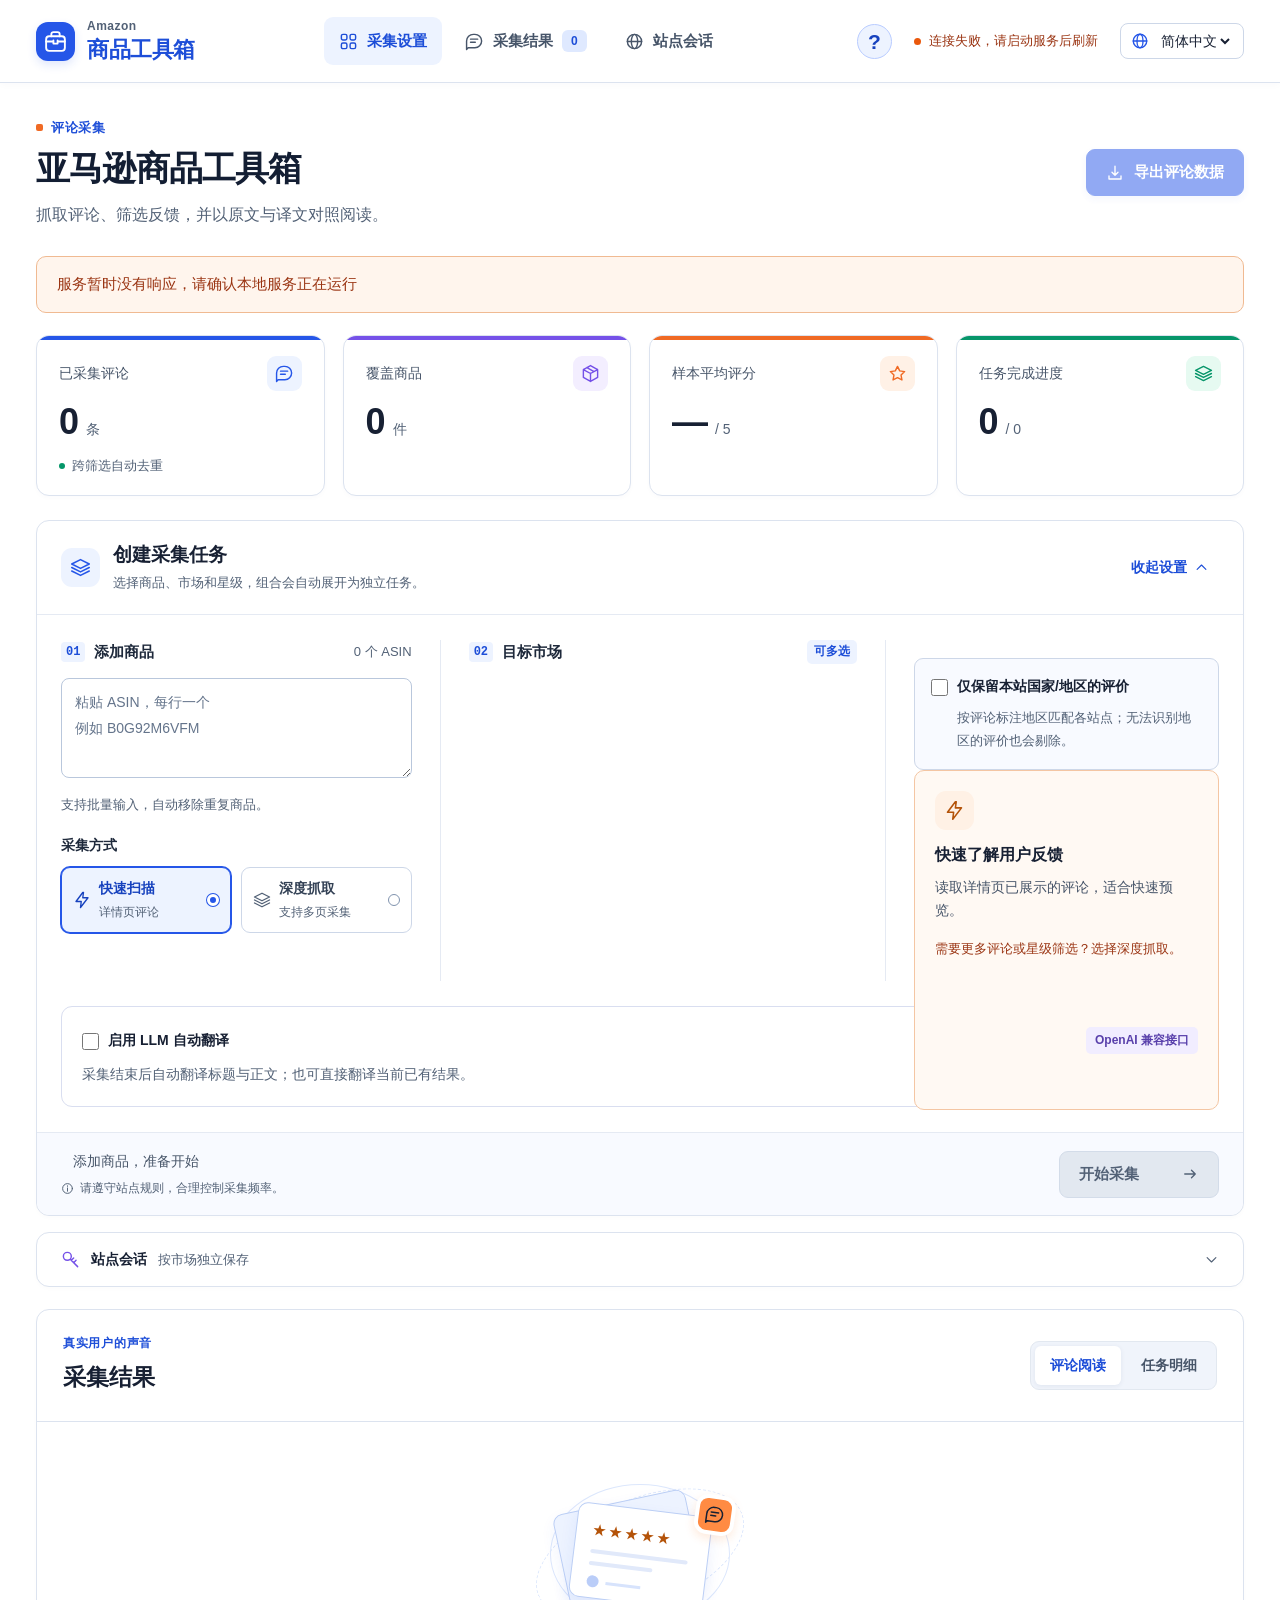
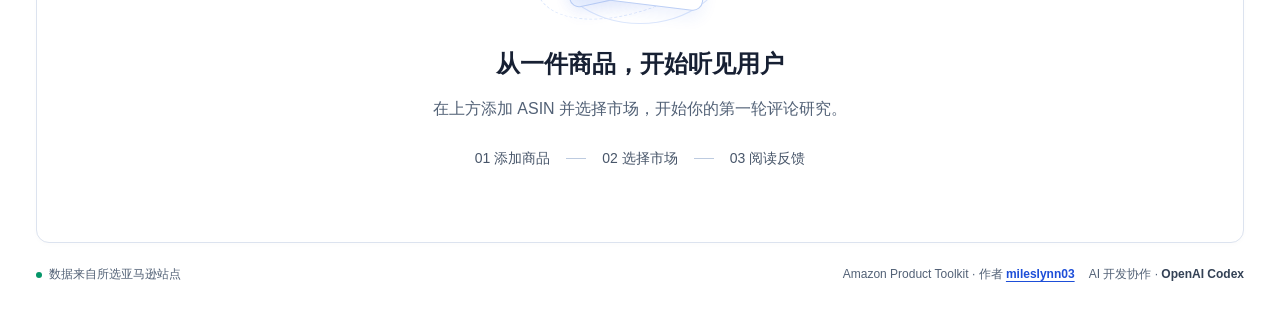
==== commit b2a0eded: "Credit OpenAI Codex for AI development collaboration" ====
--- a/static/index.html
+++ b/static/index.html
@@ -6,7 +6,7 @@
 <meta name="application-name" content="Amazon Product Toolkit">
 <meta name="author" content="mileslynn03">
 <link rel="icon" type="image/svg+xml" href="/static/toolkit.svg">
-<link rel="stylesheet" href="/static/app.css?v=20261021-author1">
+<link rel="stylesheet" href="/static/app.css?v=20261021-credits1">
 </head>
 <body>
 <svg class="svg-defs" aria-hidden="true"><defs>
@@ -103,11 +103,11 @@
     <div id="tasksView" hidden><p class="task-description" data-i18n="每个商品、市场与星级组合独立执行。失败原因和已取得的部分结果会保留。">每个商品、市场与星级组合独立执行。失败原因和已取得的部分结果会保留。</p><div class="task-table-wrap"><table><thead><tr><th data-i18n="商品 / 市场">商品 / 市场</th><th data-i18n="星级筛选">星级筛选</th><th data-i18n="评价来源">评价来源</th><th data-i18n="状态">状态</th><th data-i18n="评论">评论</th><th data-i18n="处理说明">处理说明</th></tr></thead><tbody id="outcomeBody"></tbody></table></div></div>
    </div>
   </section>
-  <footer class="workspace-footer"><span><span class="tiny-dot"></span><span data-i18n="数据来自所选亚马逊站点">数据来自所选亚马逊站点</span></span><span>Amazon Product Toolkit · <span data-i18n="作者">作者</span> <a class="author-link" href="https://github.com/mileslynn03" target="_blank" rel="noopener noreferrer">mileslynn03</a></span></footer>
+  <footer class="workspace-footer"><span><span class="tiny-dot"></span><span data-i18n="数据来自所选亚马逊站点">数据来自所选亚马逊站点</span></span><span class="project-credits"><span>Amazon Product Toolkit · <span data-i18n="作者">作者</span> <a class="author-link" href="https://github.com/mileslynn03" target="_blank" rel="noopener noreferrer">mileslynn03</a></span><span><span data-i18n="AI 开发协作">AI 开发协作</span> · <strong>OpenAI Codex</strong></span></span></footer>
  </section>
 </main></div>
-<dialog id="helpDialog" class="help-dialog" aria-labelledby="helpTitle"><div class="help-header"><div><h2 id="helpTitle" data-i18n="评论采集使用教程">评论采集使用教程</h2><p data-i18n="从第一次采集到导出，几分钟快速上手。">从第一次采集到导出，几分钟快速上手。</p></div><button id="helpCloseBtn" class="help-button" aria-label="关闭教程" data-i18n-aria="关闭教程">×</button></div><div class="help-content"><section class="guide-section"><h3 data-i18n="01 · 添加商品与筛选">01 · 添加商品与筛选</h3><p data-i18n="在采集设置中输入 10 位 ASIN，多个商品可换行或用逗号分隔。选择一个或多个目标市场；深度抓取还可多选星级。“全部”与具体星级互斥。">在采集设置中输入 10 位 ASIN，多个商品可换行或用逗号分隔。选择一个或多个目标市场；深度抓取还可多选星级。“全部”与具体星级互斥。</p></section><section class="guide-section"><h3 data-i18n="02 · 选择采集方式与登录">02 · 选择采集方式与登录</h3><p data-i18n="快速扫描读取商品详情页当前展示的评论，适合预览。深度抓取进入评论列表并尝试翻页；采集上限按商品 × 市场 × 星级分别计算。">快速扫描读取商品详情页当前展示的评论，适合预览。深度抓取进入评论列表并尝试翻页；采集上限按商品 × 市场 × 星级分别计算。</p><p data-i18n="深度抓取前，打开顶部“站点会话”，为每个市场点击登录。在弹出的浏览器完成登录及评论页认证，再回到工具点击“验证并保存”。采集结束后任务浏览器会自动关闭。">深度抓取前，打开顶部“站点会话”，为每个市场点击登录。在弹出的浏览器完成登录及评论页认证，再回到工具点击“验证并保存”。采集结束后任务浏览器会自动关闭。</p></section><section class="guide-section"><h3 data-i18n="03 · 是否只保留本站评价">03 · 是否只保留本站评价</h3><p data-i18n="勾选“仅保留本站国家/地区的评价”后，按评论中的 Reviewed in… 等地区字段筛选。例如 UK 站只保留英国买家的评价；澳大利亚等其他地区及无法识别地区的评价会剔除。关闭时保留所有地区。">勾选“仅保留本站国家/地区的评价”后，按评论中的 Reviewed in… 等地区字段筛选。例如 UK 站只保留英国买家的评价；澳大利亚等其他地区及无法识别地区的评价会剔除。关闭时保留所有地区。</p></section><section class="guide-section"><h3 data-i18n="04 · 可选：自动翻译">04 · 可选：自动翻译</h3><p data-i18n="启用 LLM 自动翻译，选择 OpenAI 兼容或 Anthropic 原生协议，填写接口地址、模型名称、API Key 和目标语言，可先测试翻译连接。采集后自动翻译，也可单独翻译已有结果；原文与译文并排保留。">启用 LLM 自动翻译，选择 OpenAI 兼容或 Anthropic 原生协议，填写接口地址、模型名称、API Key 和目标语言，可先测试翻译连接。采集后自动翻译，也可单独翻译已有结果；原文与译文并排保留。</p><p data-i18n="API Key 只用于本次页面操作，刷新后需重填。评论标题与正文会发送到你填写的接口；切换协议时请核对地址和模型。">API Key 只用于本次页面操作，刷新后需重填。评论标题与正文会发送到你填写的接口；切换协议时请核对地址和模型。</p></section><section class="guide-section"><h3 data-i18n="05 · 开始、保存与重试">05 · 开始、保存与重试</h3><p data-i18n="点击开始采集，每读取一页就保存到本机。刷新页面可恢复当前进度；服务意外中断后可恢复最近保存的评论。停止会保留已取得的结果。">点击开始采集，每读取一页就保存到本机。刷新页面可恢复当前进度；服务意外中断后可恢复最近保存的评论。停止会保留已取得的结果。</p><p data-i18n="在数量摘要中重试所有未完成组合，或在“任务明细”中单独重试。已完成或明确无评论的组合不会重跑。重试从第一页读取并与已有结果合并去重，不保证从中断页继续。">在数量摘要中重试所有未完成组合，或在“任务明细”中单独重试。已完成或明确无评论的组合不会重跑。重试从第一页读取并与已有结果合并去重，不保证从中断页继续。</p></section><section class="guide-section"><h3 data-i18n="06 · 看懂结果与数量">06 · 看懂结果与数量</h3><p data-i18n="读取条目 = 重复条目 + 非本站剔除 + 地区未知剔除 + 超上限条目 + 本轮新增。沿用已有表示本轮重试前保留的评论。统计按组合的最近一轮计算，评论总数还会跨星级去重。旧任务没有记录的明细会显示未记录。">读取条目 = 重复条目 + 非本站剔除 + 地区未知剔除 + 超上限条目 + 本轮新增。沿用已有表示本轮重试前保留的评论。统计按组合的最近一轮计算，评论总数还会跨星级去重。旧任务没有记录的明细会显示未记录。</p><p data-i18n="达到上限表示主动截断；页面未提供下一页表示当前页面没有可用翻页入口；详情页扫描完成表示只读取了详情页样本。这些状态都不代表已取得亚马逊全部评论。">达到上限表示主动截断；页面未提供下一页表示当前页面没有可用翻页入口；详情页扫描完成表示只读取了详情页样本。这些状态都不代表已取得亚马逊全部评论。</p><p data-i18n="在评论阅读中搜索标题、正文或作者，按市场和评分筛选。顶部“导出 Excel”保留原文、译文和任务总览，便于后续对比与分析。">在评论阅读中搜索标题、正文或作者，按市场和评分筛选。顶部“导出 Excel”保留原文、译文和任务总览，便于后续对比与分析。</p></section><h3 data-i18n="常见问题">常见问题</h3><details class="guide-faq"><summary><span data-i18n="需要登录或需再次认证？">需要登录或需再次认证？</span></summary><p data-i18n="到站点会话中重新完成对应市场的评论页认证，保存后重试未完成组合。登录成功不一定代表评论列表页已通过认证。">到站点会话中重新完成对应市场的评论页认证，保存后重试未完成组合。登录成功不一定代表评论列表页已通过认证。</p></details><details class="guide-faq"><summary><span data-i18n="结果为零或数量少于预期？">结果为零或数量少于预期？</span></summary><p data-i18n="查看任务明细的结束原因及数量统计，核对 ASIN、市场、星级、地区筛选和上限。访问受限或读取失败会明确显示，不能当成没有评论。">查看任务明细的结束原因及数量统计，核对 ASIN、市场、星级、地区筛选和上限。访问受限或读取失败会明确显示，不能当成没有评论。</p></details><details class="guide-faq"><summary><span data-i18n="保存失败或意外中断？">保存失败或意外中断？</span></summary><p data-i18n="出现保存失败提示时，先导出已有结果，再检查磁盘空间和目录权限。重启服务后只会恢复上次成功保存的内容；可重试未完成组合补采。">出现保存失败提示时，先导出已有结果，再检查磁盘空间和目录权限。重启服务后只会恢复上次成功保存的内容；可重试未完成组合补采。</p></details><section class="guide-about"><h3 data-i18n="关于项目">关于项目</h3><p>Amazon Product Toolkit · <span data-i18n="作者">作者</span> <a class="author-link" href="https://github.com/mileslynn03" target="_blank" rel="noopener noreferrer">mileslynn03</a></p></section></div></dialog>
+<dialog id="helpDialog" class="help-dialog" aria-labelledby="helpTitle"><div class="help-header"><div><h2 id="helpTitle" data-i18n="评论采集使用教程">评论采集使用教程</h2><p data-i18n="从第一次采集到导出，几分钟快速上手。">从第一次采集到导出，几分钟快速上手。</p></div><button id="helpCloseBtn" class="help-button" aria-label="关闭教程" data-i18n-aria="关闭教程">×</button></div><div class="help-content"><section class="guide-section"><h3 data-i18n="01 · 添加商品与筛选">01 · 添加商品与筛选</h3><p data-i18n="在采集设置中输入 10 位 ASIN，多个商品可换行或用逗号分隔。选择一个或多个目标市场；深度抓取还可多选星级。“全部”与具体星级互斥。">在采集设置中输入 10 位 ASIN，多个商品可换行或用逗号分隔。选择一个或多个目标市场；深度抓取还可多选星级。“全部”与具体星级互斥。</p></section><section class="guide-section"><h3 data-i18n="02 · 选择采集方式与登录">02 · 选择采集方式与登录</h3><p data-i18n="快速扫描读取商品详情页当前展示的评论，适合预览。深度抓取进入评论列表并尝试翻页；采集上限按商品 × 市场 × 星级分别计算。">快速扫描读取商品详情页当前展示的评论，适合预览。深度抓取进入评论列表并尝试翻页；采集上限按商品 × 市场 × 星级分别计算。</p><p data-i18n="深度抓取前，打开顶部“站点会话”，为每个市场点击登录。在弹出的浏览器完成登录及评论页认证，再回到工具点击“验证并保存”。采集结束后任务浏览器会自动关闭。">深度抓取前，打开顶部“站点会话”，为每个市场点击登录。在弹出的浏览器完成登录及评论页认证，再回到工具点击“验证并保存”。采集结束后任务浏览器会自动关闭。</p></section><section class="guide-section"><h3 data-i18n="03 · 是否只保留本站评价">03 · 是否只保留本站评价</h3><p data-i18n="勾选“仅保留本站国家/地区的评价”后，按评论中的 Reviewed in… 等地区字段筛选。例如 UK 站只保留英国买家的评价；澳大利亚等其他地区及无法识别地区的评价会剔除。关闭时保留所有地区。">勾选“仅保留本站国家/地区的评价”后，按评论中的 Reviewed in… 等地区字段筛选。例如 UK 站只保留英国买家的评价；澳大利亚等其他地区及无法识别地区的评价会剔除。关闭时保留所有地区。</p></section><section class="guide-section"><h3 data-i18n="04 · 可选：自动翻译">04 · 可选：自动翻译</h3><p data-i18n="启用 LLM 自动翻译，选择 OpenAI 兼容或 Anthropic 原生协议，填写接口地址、模型名称、API Key 和目标语言，可先测试翻译连接。采集后自动翻译，也可单独翻译已有结果；原文与译文并排保留。">启用 LLM 自动翻译，选择 OpenAI 兼容或 Anthropic 原生协议，填写接口地址、模型名称、API Key 和目标语言，可先测试翻译连接。采集后自动翻译，也可单独翻译已有结果；原文与译文并排保留。</p><p data-i18n="API Key 只用于本次页面操作，刷新后需重填。评论标题与正文会发送到你填写的接口；切换协议时请核对地址和模型。">API Key 只用于本次页面操作，刷新后需重填。评论标题与正文会发送到你填写的接口；切换协议时请核对地址和模型。</p></section><section class="guide-section"><h3 data-i18n="05 · 开始、保存与重试">05 · 开始、保存与重试</h3><p data-i18n="点击开始采集，每读取一页就保存到本机。刷新页面可恢复当前进度；服务意外中断后可恢复最近保存的评论。停止会保留已取得的结果。">点击开始采集，每读取一页就保存到本机。刷新页面可恢复当前进度；服务意外中断后可恢复最近保存的评论。停止会保留已取得的结果。</p><p data-i18n="在数量摘要中重试所有未完成组合，或在“任务明细”中单独重试。已完成或明确无评论的组合不会重跑。重试从第一页读取并与已有结果合并去重，不保证从中断页继续。">在数量摘要中重试所有未完成组合，或在“任务明细”中单独重试。已完成或明确无评论的组合不会重跑。重试从第一页读取并与已有结果合并去重，不保证从中断页继续。</p></section><section class="guide-section"><h3 data-i18n="06 · 看懂结果与数量">06 · 看懂结果与数量</h3><p data-i18n="读取条目 = 重复条目 + 非本站剔除 + 地区未知剔除 + 超上限条目 + 本轮新增。沿用已有表示本轮重试前保留的评论。统计按组合的最近一轮计算，评论总数还会跨星级去重。旧任务没有记录的明细会显示未记录。">读取条目 = 重复条目 + 非本站剔除 + 地区未知剔除 + 超上限条目 + 本轮新增。沿用已有表示本轮重试前保留的评论。统计按组合的最近一轮计算，评论总数还会跨星级去重。旧任务没有记录的明细会显示未记录。</p><p data-i18n="达到上限表示主动截断；页面未提供下一页表示当前页面没有可用翻页入口；详情页扫描完成表示只读取了详情页样本。这些状态都不代表已取得亚马逊全部评论。">达到上限表示主动截断；页面未提供下一页表示当前页面没有可用翻页入口；详情页扫描完成表示只读取了详情页样本。这些状态都不代表已取得亚马逊全部评论。</p><p data-i18n="在评论阅读中搜索标题、正文或作者，按市场和评分筛选。顶部“导出 Excel”保留原文、译文和任务总览，便于后续对比与分析。">在评论阅读中搜索标题、正文或作者，按市场和评分筛选。顶部“导出 Excel”保留原文、译文和任务总览，便于后续对比与分析。</p></section><h3 data-i18n="常见问题">常见问题</h3><details class="guide-faq"><summary><span data-i18n="需要登录或需再次认证？">需要登录或需再次认证？</span></summary><p data-i18n="到站点会话中重新完成对应市场的评论页认证，保存后重试未完成组合。登录成功不一定代表评论列表页已通过认证。">到站点会话中重新完成对应市场的评论页认证，保存后重试未完成组合。登录成功不一定代表评论列表页已通过认证。</p></details><details class="guide-faq"><summary><span data-i18n="结果为零或数量少于预期？">结果为零或数量少于预期？</span></summary><p data-i18n="查看任务明细的结束原因及数量统计，核对 ASIN、市场、星级、地区筛选和上限。访问受限或读取失败会明确显示，不能当成没有评论。">查看任务明细的结束原因及数量统计，核对 ASIN、市场、星级、地区筛选和上限。访问受限或读取失败会明确显示，不能当成没有评论。</p></details><details class="guide-faq"><summary><span data-i18n="保存失败或意外中断？">保存失败或意外中断？</span></summary><p data-i18n="出现保存失败提示时，先导出已有结果，再检查磁盘空间和目录权限。重启服务后只会恢复上次成功保存的内容；可重试未完成组合补采。">出现保存失败提示时，先导出已有结果，再检查磁盘空间和目录权限。重启服务后只会恢复上次成功保存的内容；可重试未完成组合补采。</p></details><section class="guide-about"><h3 data-i18n="关于项目">关于项目</h3><p>Amazon Product Toolkit · <span data-i18n="作者">作者</span> <a class="author-link" href="https://github.com/mileslynn03" target="_blank" rel="noopener noreferrer">mileslynn03</a></p><p><span data-i18n="AI 开发协作">AI 开发协作</span> · <strong>OpenAI Codex</strong></p><p data-i18n="项目需求、方向与实际使用验证由作者主导，AI 协助代码实现、界面设计、问题排查、测试和文档编写。">项目需求、方向与实际使用验证由作者主导，AI 协助代码实现、界面设计、问题排查、测试和文档编写。</p></section></div></dialog>
 <div id="toast" role="status" hidden></div>
-<script src="/static/i18n.js?v=20261021-author1"></script>
-<script src="/static/app.js?v=20261021-author1"></script>
+<script src="/static/i18n.js?v=20261021-credits1"></script>
+<script src="/static/app.js?v=20261021-credits1"></script>
 </body></html>
--- a/static/app.css
+++ b/static/app.css
@@ -15,3 +15,4 @@
 .capture-card{padding:22px 24px;margin-bottom:18px;border-top:3px solid #2556e8}.capture-heading,.capture-actions{display:flex;align-items:center;justify-content:space-between;gap:14px;flex-wrap:wrap}.capture-heading strong{display:block;font-size:17px;color:#172033}.capture-heading #captureUnique{display:block;color:#1d4ed8;font-size:14px;margin-top:5px}.capture-numbers{display:grid;grid-template-columns:repeat(4,minmax(0,1fr));gap:12px;margin:18px 0}.capture-numbers>div{padding:12px;background:#f3f6ff;border:1px solid #e0e7ff;border-radius:8px}.capture-numbers dt{color:#334155;font-size:14px;line-height:1.5}.capture-numbers dd{margin:7px 0 0;font-size:23px;font-weight:700;color:#173fad}.capture-numbers>div:nth-child(3),.capture-numbers>div:nth-child(4),.capture-numbers>div:nth-child(5){background:#fff7ed;border-color:#fed7aa}.capture-numbers>div:nth-child(3) dd,.capture-numbers>div:nth-child(4) dd,.capture-numbers>div:nth-child(5) dd{color:#9a3412}.capture-hint{font-size:14px;color:#475569;margin-top:7px;line-height:1.75}.capture-save{display:flex;gap:8px;align-items:center;font-size:14px;color:#086c43;margin-top:16px}.persistence-error{padding:13px;background:#fff1f2;border:1px solid #fda4af;border-radius:7px;color:#9f1239;font-weight:600;margin-top:12px;font-size:15px}.retry-explanation{margin-top:14px;font-size:14px;color:#334155;line-height:1.8}.retry-explanation summary,.task-numbers summary{cursor:pointer;color:#1d4ed8}.task-reason{display:block;color:#172033;font-weight:650;margin-bottom:5px}#outcomeBody td:last-child{min-width:280px}#outcomeBody td p{line-height:1.8;font-size:14px}.task-numbers{margin:10px 0}.task-numbers .capture-numbers{grid-template-columns:repeat(2,minmax(0,1fr));gap:6px}.task-numbers .capture-numbers dd{font-size:17px}.task-numbers .capture-numbers dt{font-size:13px}.help-button{display:grid;place-items:center;flex-shrink:0;width:35px;height:35px;border:1px solid #b9ccff;border-radius:50%;background:#edf3ff;color:#1742be;font-size:21px;font-weight:700;line-height:1;cursor:pointer}.help-button:hover{background:#2556e8;color:#fff}.help-dialog{padding:0;border:1px solid #c7d3e5;border-radius:18px;width:min(850px,calc(100% - 32px));max-height:88vh;margin:auto;color:#172033;background:#fff;box-shadow:0 18px 90px #0f172a40;overflow:auto}.help-dialog::backdrop{background:#17233e80;backdrop-filter:blur(3px)}.help-header{position:sticky;top:0;background:#fff;z-index:1;display:flex;align-items:flex-start;justify-content:space-between;gap:20px;padding:24px 28px;border-bottom:1px solid #dce3ef}.help-header h2{font-size:25px;color:#1742be}.help-header p{margin-top:8px;font-size:15px;color:#475569;line-height:1.7}.help-content{padding:0 28px 28px}.help-content h3{font-size:19px;color:#172033;line-height:1.65}.guide-section{padding:24px 0;border-bottom:1px solid #e2e8f0}.guide-section h3{color:#1742be}.guide-section p,.guide-faq p{font-size:16px;line-height:1.95;margin-top:12px;color:#263247}.help-content>h3{margin:24px 0 16px}.guide-faq{margin-top:12px;border:1px solid #fed7aa;border-radius:9px;padding:15px 18px;background:#fff9f1}.guide-faq summary{font-size:16px;font-weight:650;color:#9a3412;cursor:pointer}.help-open{overflow:hidden}@media(max-width:760px){.topbar-right{gap:8px}.topbar-right .connection{display:none}.language-control select{width:80px}.help-button{width:32px;height:32px;font-size:20px}.capture-card{padding:17px}.capture-numbers{grid-template-columns:repeat(2,minmax(0,1fr));gap:8px}.capture-numbers dt{font-size:13px}.capture-numbers dd{font-size:22px}.capture-actions .button{white-space:normal}.help-dialog{width:calc(100% - 24px);max-height:90vh;border-radius:13px}.help-header{padding:20px 18px}.help-header h2{font-size:21px}.help-content{padding:0 18px 22px}.guide-section{padding:20px 0}.guide-section h3{font-size:18px}.guide-section p,.guide-faq p{font-size:16px}.guide-faq{padding:13px}}
 
 .author-link{color:#1d4ed8;font-weight:650;text-decoration:underline;text-underline-offset:3px}.author-link:hover{color:#1639a4}.guide-about{margin-top:24px;padding-top:20px;border-top:1px solid #dce3ef}.guide-about p{font-size:15px;line-height:1.8;margin-top:10px;color:#334155}
+.project-credits{display:flex;flex-wrap:wrap;justify-content:flex-end;column-gap:14px;row-gap:4px}.project-credits strong{font-weight:650;color:#334155}@media(max-width:760px){.project-credits{justify-content:flex-start}}
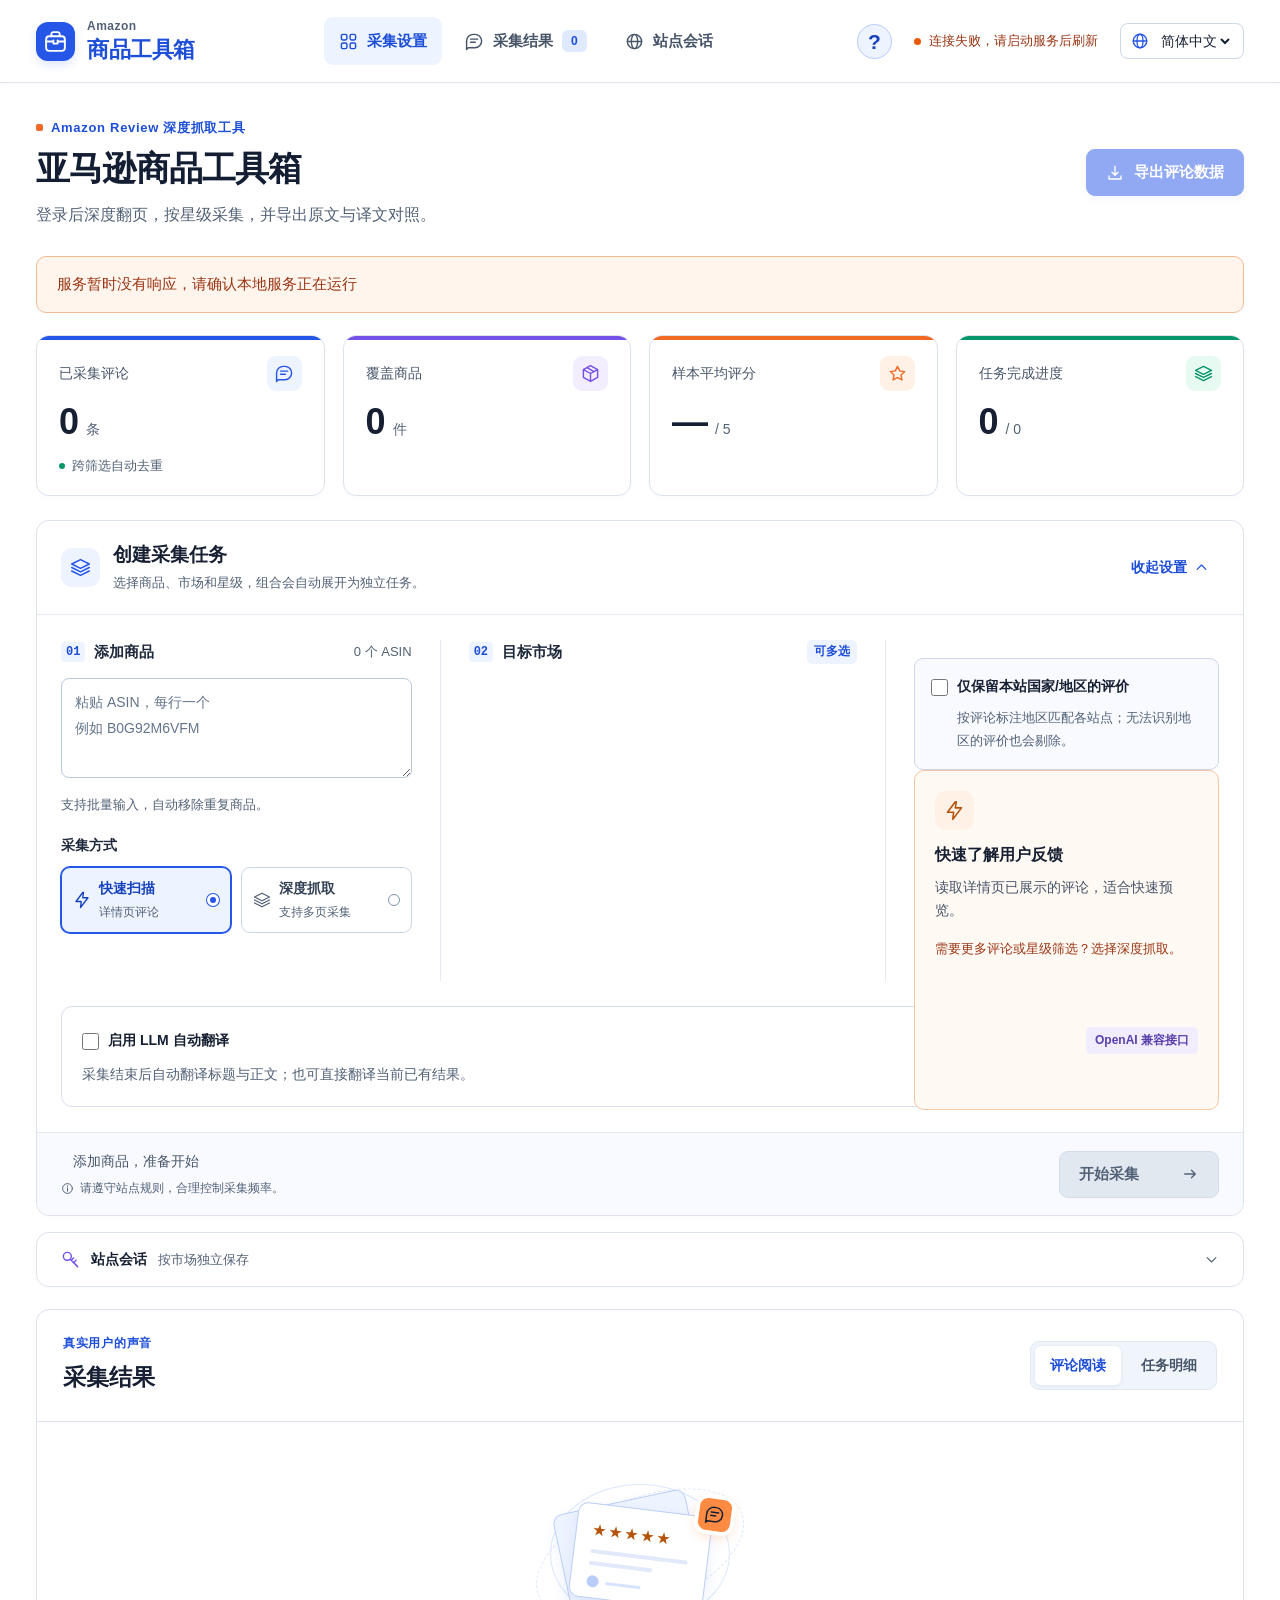
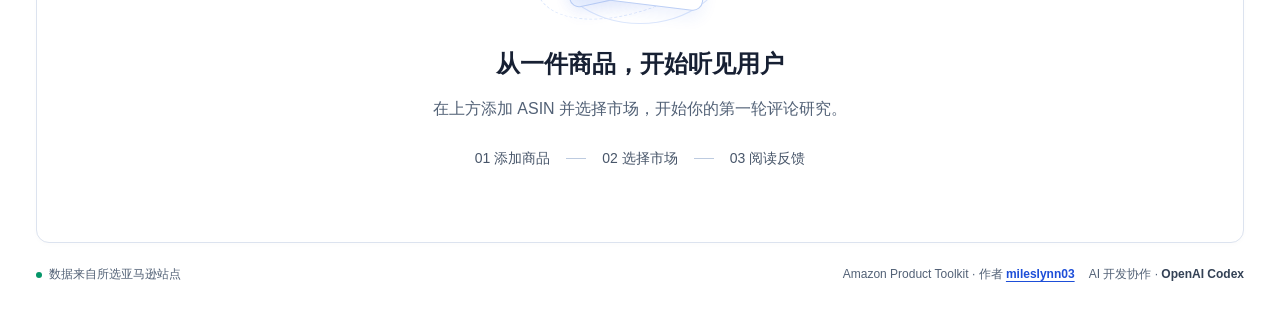
==== commit d07f588b: "Make English the default README and clarify review scraper discovery Keep Chinese documentation and " ====
--- a/static/index.html
+++ b/static/index.html
@@ -2,7 +2,8 @@
 <html lang="zh-CN">
 <head>
 <meta charset="utf-8"><meta name="viewport" content="width=device-width,initial-scale=1">
-<meta name="color-scheme" content="light"><title>亚马逊商品工具箱 · 评论采集</title>
+<meta name="color-scheme" content="light"><title>亚马逊商品工具箱 · Amazon Review 深度抓取工具</title>
+<meta name="description" content="Amazon Review Scraper GUI: authenticated review pagination, batch ASINs, optional LLM translation and Excel export. 亚马逊评论深度抓取与翻译工具。">
 <meta name="application-name" content="Amazon Product Toolkit">
 <meta name="author" content="mileslynn03">
 <link rel="icon" type="image/svg+xml" href="/static/toolkit.svg">
@@ -42,7 +43,7 @@
  </div>
 </header>
 <div class="app-shell" id="workspace"><main>
- <section class="page-heading"><div><div class="eyebrow"><span></span><span data-i18n="评论采集">评论采集</span></div><h1 data-i18n="亚马逊商品工具箱">亚马逊商品工具箱</h1><p data-i18n="抓取评论、筛选反馈，并以原文与译文对照阅读。">抓取评论、筛选反馈，并以原文与译文对照阅读。</p></div><a id="downloadBtn" class="button primary export-top disabled" href="/api/export" aria-disabled="true"><svg><use href="#i-download"/></svg><span data-i18n="导出评论数据">导出评论数据</span></a></section>
+ <section class="page-heading"><div><div class="eyebrow"><span></span><span data-i18n="Amazon Review 深度抓取工具">Amazon Review 深度抓取工具</span></div><h1 data-i18n="亚马逊商品工具箱">亚马逊商品工具箱</h1><p data-i18n="登录后深度翻页，按星级采集，并导出原文与译文对照。">登录后深度翻页，按星级采集，并导出原文与译文对照。</p></div><a id="downloadBtn" class="button primary export-top disabled" href="/api/export" aria-disabled="true"><svg><use href="#i-download"/></svg><span data-i18n="导出评论数据">导出评论数据</span></a></section>
  <div id="notice" class="notice" role="alert" hidden></div>
  <section class="stats-grid" data-i18n-aria="采集概览" aria-label="采集概览">
   <article class="stat-card stat-blue"><div class="stat-caption"><span data-i18n="已采集评论">已采集评论</span><span class="stat-icon"><svg><use href="#i-bubble"/></svg></span></div><div class="stat-value" id="statReviews">0<span data-i18n="条">条</span></div><div class="stat-foot"><span class="tiny-dot"></span><span data-i18n="跨筛选自动去重">跨筛选自动去重</span></div></article>
@@ -108,6 +109,6 @@
 </main></div>
 <dialog id="helpDialog" class="help-dialog" aria-labelledby="helpTitle"><div class="help-header"><div><h2 id="helpTitle" data-i18n="评论采集使用教程">评论采集使用教程</h2><p data-i18n="从第一次采集到导出，几分钟快速上手。">从第一次采集到导出，几分钟快速上手。</p></div><button id="helpCloseBtn" class="help-button" aria-label="关闭教程" data-i18n-aria="关闭教程">×</button></div><div class="help-content"><section class="guide-section"><h3 data-i18n="01 · 添加商品与筛选">01 · 添加商品与筛选</h3><p data-i18n="在采集设置中输入 10 位 ASIN，多个商品可换行或用逗号分隔。选择一个或多个目标市场；深度抓取还可多选星级。“全部”与具体星级互斥。">在采集设置中输入 10 位 ASIN，多个商品可换行或用逗号分隔。选择一个或多个目标市场；深度抓取还可多选星级。“全部”与具体星级互斥。</p></section><section class="guide-section"><h3 data-i18n="02 · 选择采集方式与登录">02 · 选择采集方式与登录</h3><p data-i18n="快速扫描读取商品详情页当前展示的评论，适合预览。深度抓取进入评论列表并尝试翻页；采集上限按商品 × 市场 × 星级分别计算。">快速扫描读取商品详情页当前展示的评论，适合预览。深度抓取进入评论列表并尝试翻页；采集上限按商品 × 市场 × 星级分别计算。</p><p data-i18n="深度抓取前，打开顶部“站点会话”，为每个市场点击登录。在弹出的浏览器完成登录及评论页认证，再回到工具点击“验证并保存”。采集结束后任务浏览器会自动关闭。">深度抓取前，打开顶部“站点会话”，为每个市场点击登录。在弹出的浏览器完成登录及评论页认证，再回到工具点击“验证并保存”。采集结束后任务浏览器会自动关闭。</p></section><section class="guide-section"><h3 data-i18n="03 · 是否只保留本站评价">03 · 是否只保留本站评价</h3><p data-i18n="勾选“仅保留本站国家/地区的评价”后，按评论中的 Reviewed in… 等地区字段筛选。例如 UK 站只保留英国买家的评价；澳大利亚等其他地区及无法识别地区的评价会剔除。关闭时保留所有地区。">勾选“仅保留本站国家/地区的评价”后，按评论中的 Reviewed in… 等地区字段筛选。例如 UK 站只保留英国买家的评价；澳大利亚等其他地区及无法识别地区的评价会剔除。关闭时保留所有地区。</p></section><section class="guide-section"><h3 data-i18n="04 · 可选：自动翻译">04 · 可选：自动翻译</h3><p data-i18n="启用 LLM 自动翻译，选择 OpenAI 兼容或 Anthropic 原生协议，填写接口地址、模型名称、API Key 和目标语言，可先测试翻译连接。采集后自动翻译，也可单独翻译已有结果；原文与译文并排保留。">启用 LLM 自动翻译，选择 OpenAI 兼容或 Anthropic 原生协议，填写接口地址、模型名称、API Key 和目标语言，可先测试翻译连接。采集后自动翻译，也可单独翻译已有结果；原文与译文并排保留。</p><p data-i18n="API Key 只用于本次页面操作，刷新后需重填。评论标题与正文会发送到你填写的接口；切换协议时请核对地址和模型。">API Key 只用于本次页面操作，刷新后需重填。评论标题与正文会发送到你填写的接口；切换协议时请核对地址和模型。</p></section><section class="guide-section"><h3 data-i18n="05 · 开始、保存与重试">05 · 开始、保存与重试</h3><p data-i18n="点击开始采集，每读取一页就保存到本机。刷新页面可恢复当前进度；服务意外中断后可恢复最近保存的评论。停止会保留已取得的结果。">点击开始采集，每读取一页就保存到本机。刷新页面可恢复当前进度；服务意外中断后可恢复最近保存的评论。停止会保留已取得的结果。</p><p data-i18n="在数量摘要中重试所有未完成组合，或在“任务明细”中单独重试。已完成或明确无评论的组合不会重跑。重试从第一页读取并与已有结果合并去重，不保证从中断页继续。">在数量摘要中重试所有未完成组合，或在“任务明细”中单独重试。已完成或明确无评论的组合不会重跑。重试从第一页读取并与已有结果合并去重，不保证从中断页继续。</p></section><section class="guide-section"><h3 data-i18n="06 · 看懂结果与数量">06 · 看懂结果与数量</h3><p data-i18n="读取条目 = 重复条目 + 非本站剔除 + 地区未知剔除 + 超上限条目 + 本轮新增。沿用已有表示本轮重试前保留的评论。统计按组合的最近一轮计算，评论总数还会跨星级去重。旧任务没有记录的明细会显示未记录。">读取条目 = 重复条目 + 非本站剔除 + 地区未知剔除 + 超上限条目 + 本轮新增。沿用已有表示本轮重试前保留的评论。统计按组合的最近一轮计算，评论总数还会跨星级去重。旧任务没有记录的明细会显示未记录。</p><p data-i18n="达到上限表示主动截断；页面未提供下一页表示当前页面没有可用翻页入口；详情页扫描完成表示只读取了详情页样本。这些状态都不代表已取得亚马逊全部评论。">达到上限表示主动截断；页面未提供下一页表示当前页面没有可用翻页入口；详情页扫描完成表示只读取了详情页样本。这些状态都不代表已取得亚马逊全部评论。</p><p data-i18n="在评论阅读中搜索标题、正文或作者，按市场和评分筛选。顶部“导出 Excel”保留原文、译文和任务总览，便于后续对比与分析。">在评论阅读中搜索标题、正文或作者，按市场和评分筛选。顶部“导出 Excel”保留原文、译文和任务总览，便于后续对比与分析。</p></section><h3 data-i18n="常见问题">常见问题</h3><details class="guide-faq"><summary><span data-i18n="需要登录或需再次认证？">需要登录或需再次认证？</span></summary><p data-i18n="到站点会话中重新完成对应市场的评论页认证，保存后重试未完成组合。登录成功不一定代表评论列表页已通过认证。">到站点会话中重新完成对应市场的评论页认证，保存后重试未完成组合。登录成功不一定代表评论列表页已通过认证。</p></details><details class="guide-faq"><summary><span data-i18n="结果为零或数量少于预期？">结果为零或数量少于预期？</span></summary><p data-i18n="查看任务明细的结束原因及数量统计，核对 ASIN、市场、星级、地区筛选和上限。访问受限或读取失败会明确显示，不能当成没有评论。">查看任务明细的结束原因及数量统计，核对 ASIN、市场、星级、地区筛选和上限。访问受限或读取失败会明确显示，不能当成没有评论。</p></details><details class="guide-faq"><summary><span data-i18n="保存失败或意外中断？">保存失败或意外中断？</span></summary><p data-i18n="出现保存失败提示时，先导出已有结果，再检查磁盘空间和目录权限。重启服务后只会恢复上次成功保存的内容；可重试未完成组合补采。">出现保存失败提示时，先导出已有结果，再检查磁盘空间和目录权限。重启服务后只会恢复上次成功保存的内容；可重试未完成组合补采。</p></details><section class="guide-about"><h3 data-i18n="关于项目">关于项目</h3><p>Amazon Product Toolkit · <span data-i18n="作者">作者</span> <a class="author-link" href="https://github.com/mileslynn03" target="_blank" rel="noopener noreferrer">mileslynn03</a></p><p><span data-i18n="AI 开发协作">AI 开发协作</span> · <strong>OpenAI Codex</strong></p><p data-i18n="项目需求、方向与实际使用验证由作者主导，AI 协助代码实现、界面设计、问题排查、测试和文档编写。">项目需求、方向与实际使用验证由作者主导，AI 协助代码实现、界面设计、问题排查、测试和文档编写。</p></section></div></dialog>
 <div id="toast" role="status" hidden></div>
-<script src="/static/i18n.js?v=20261021-credits1"></script>
+<script src="/static/i18n.js?v=20261022-review-brand1"></script>
 <script src="/static/app.js?v=20261021-credits1"></script>
 </body></html>
